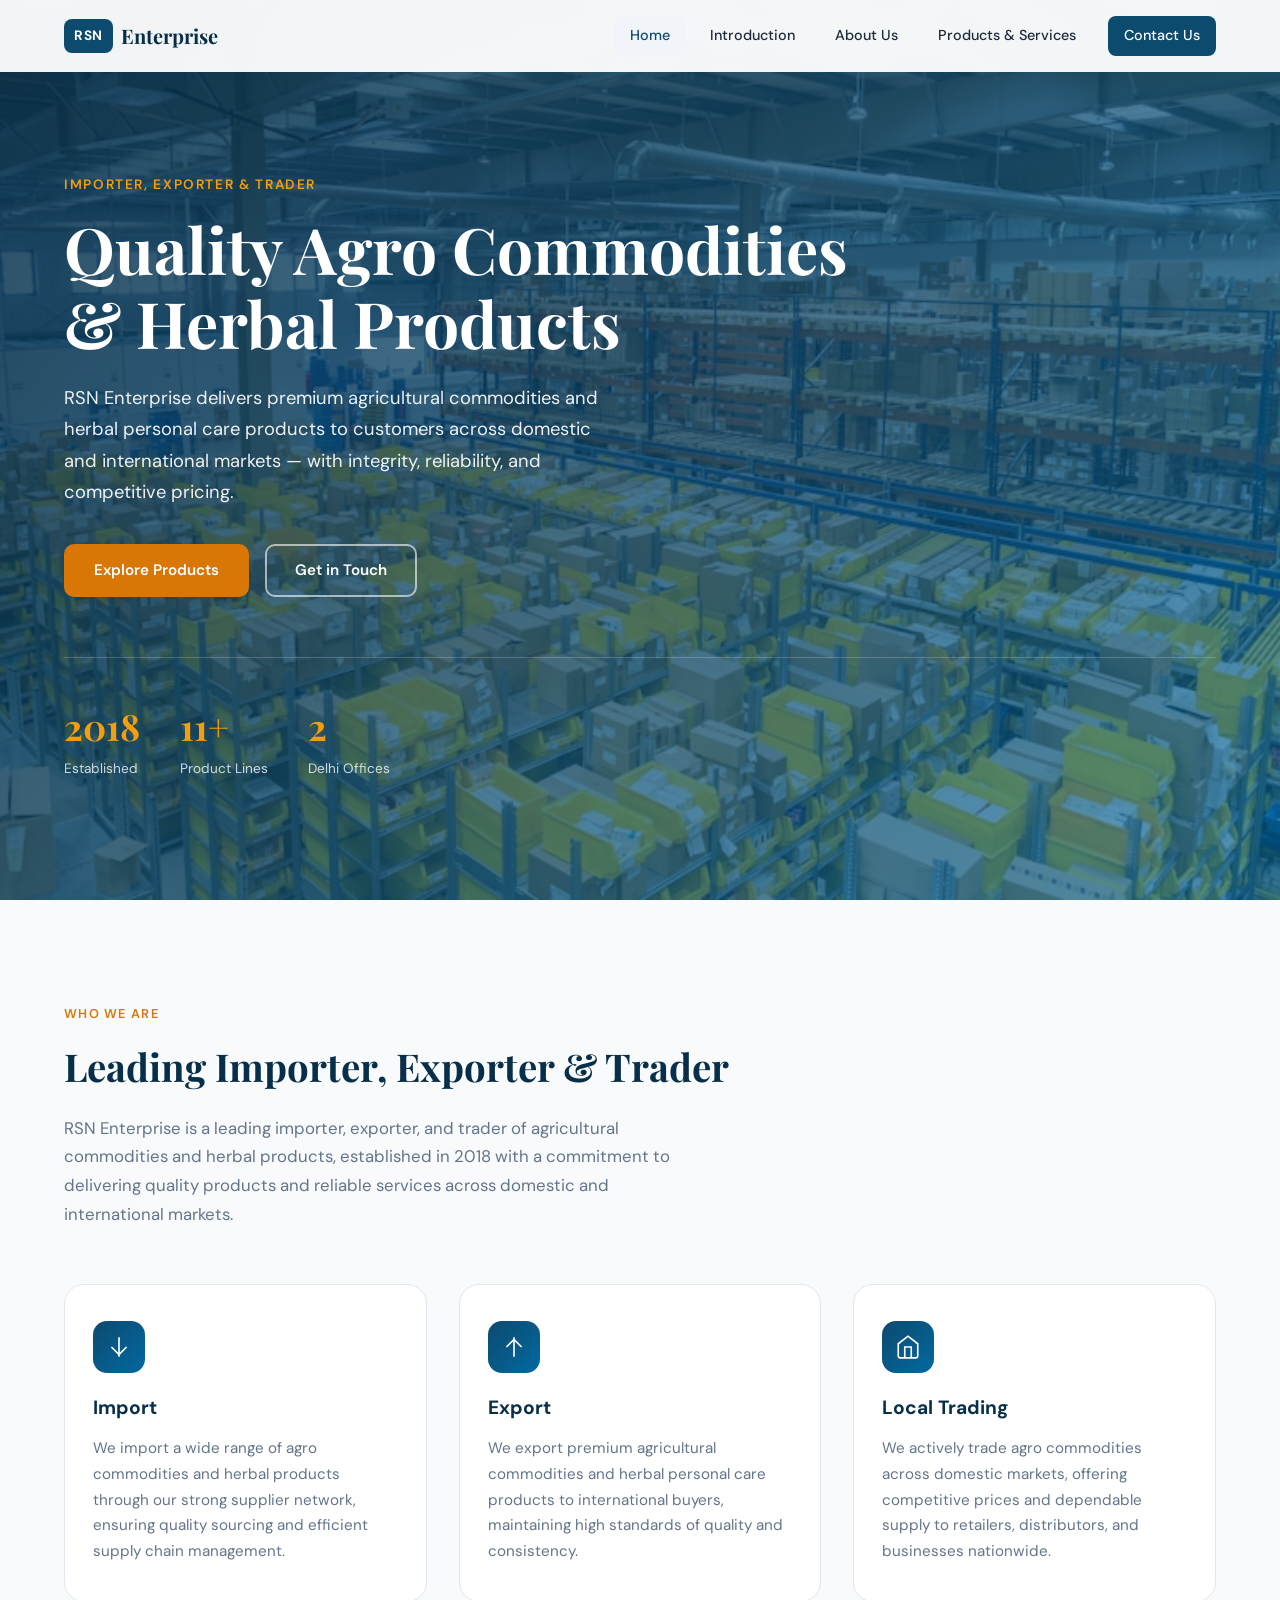
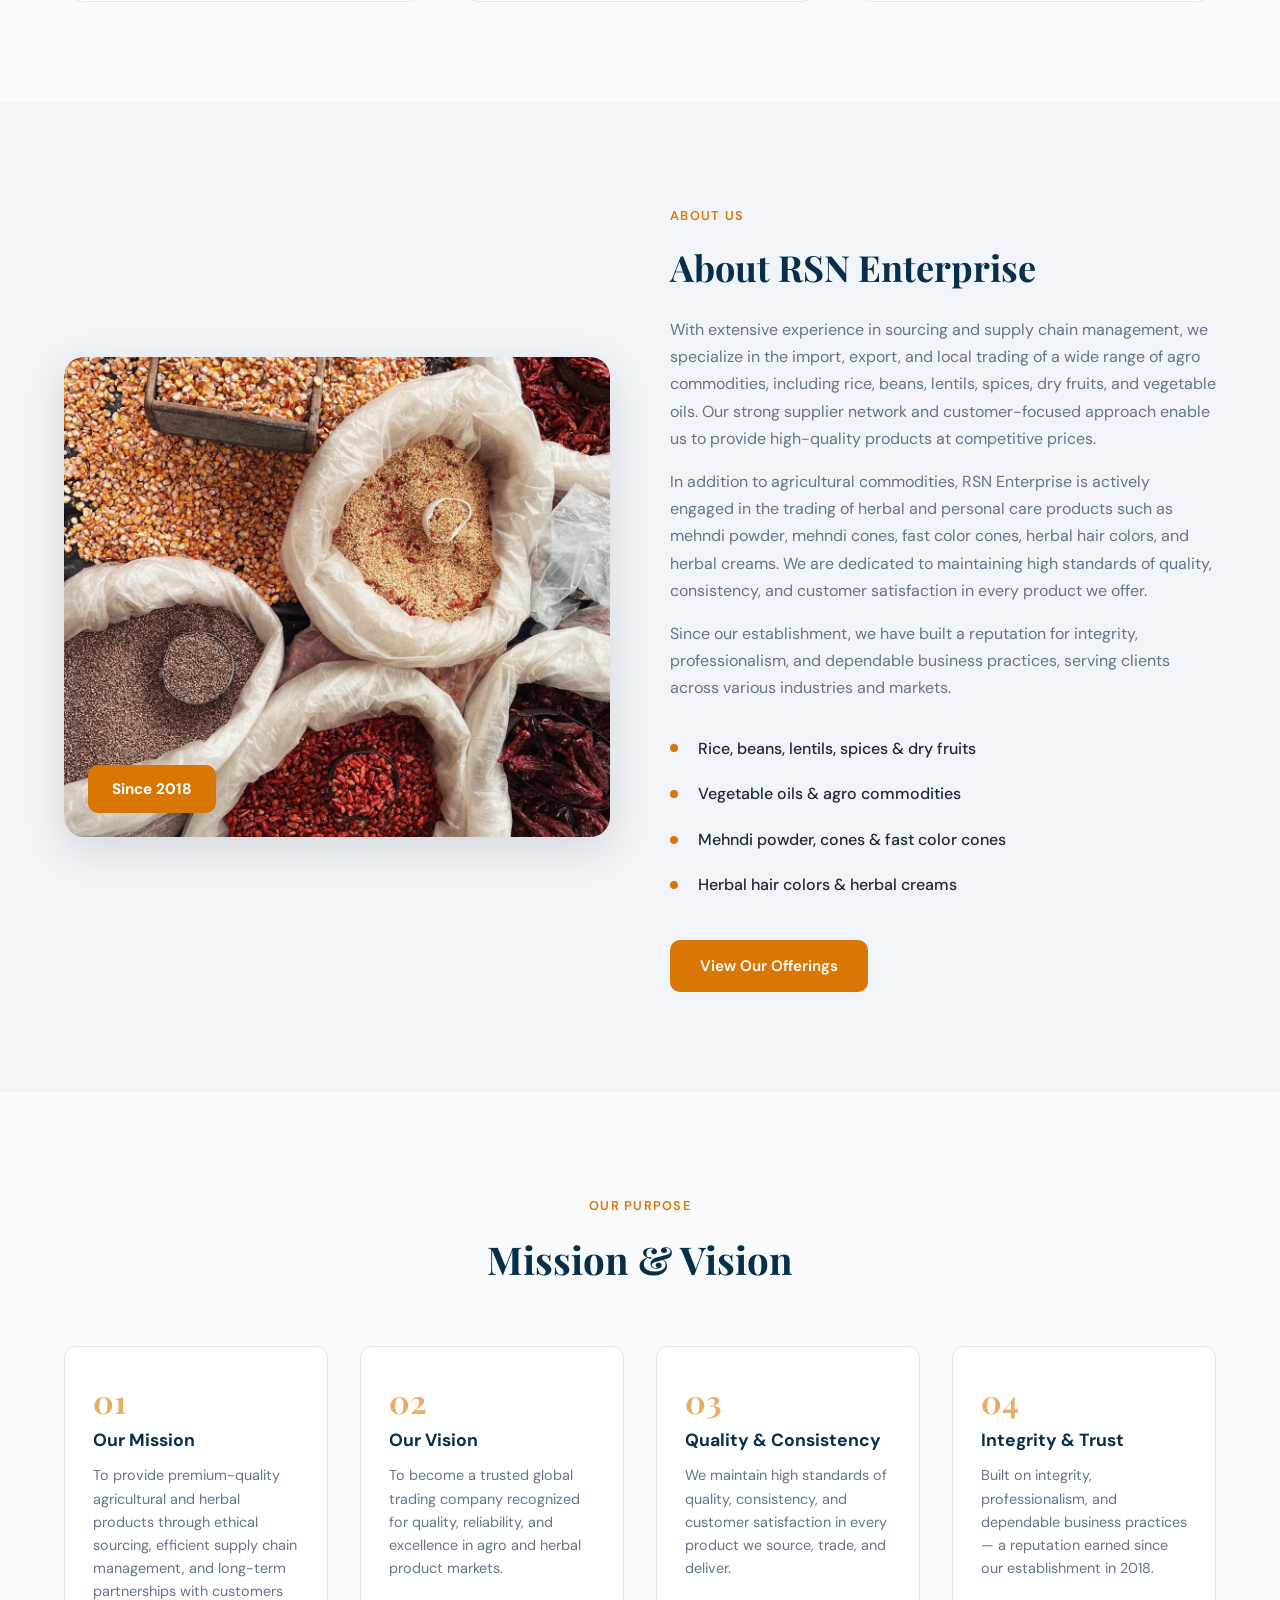
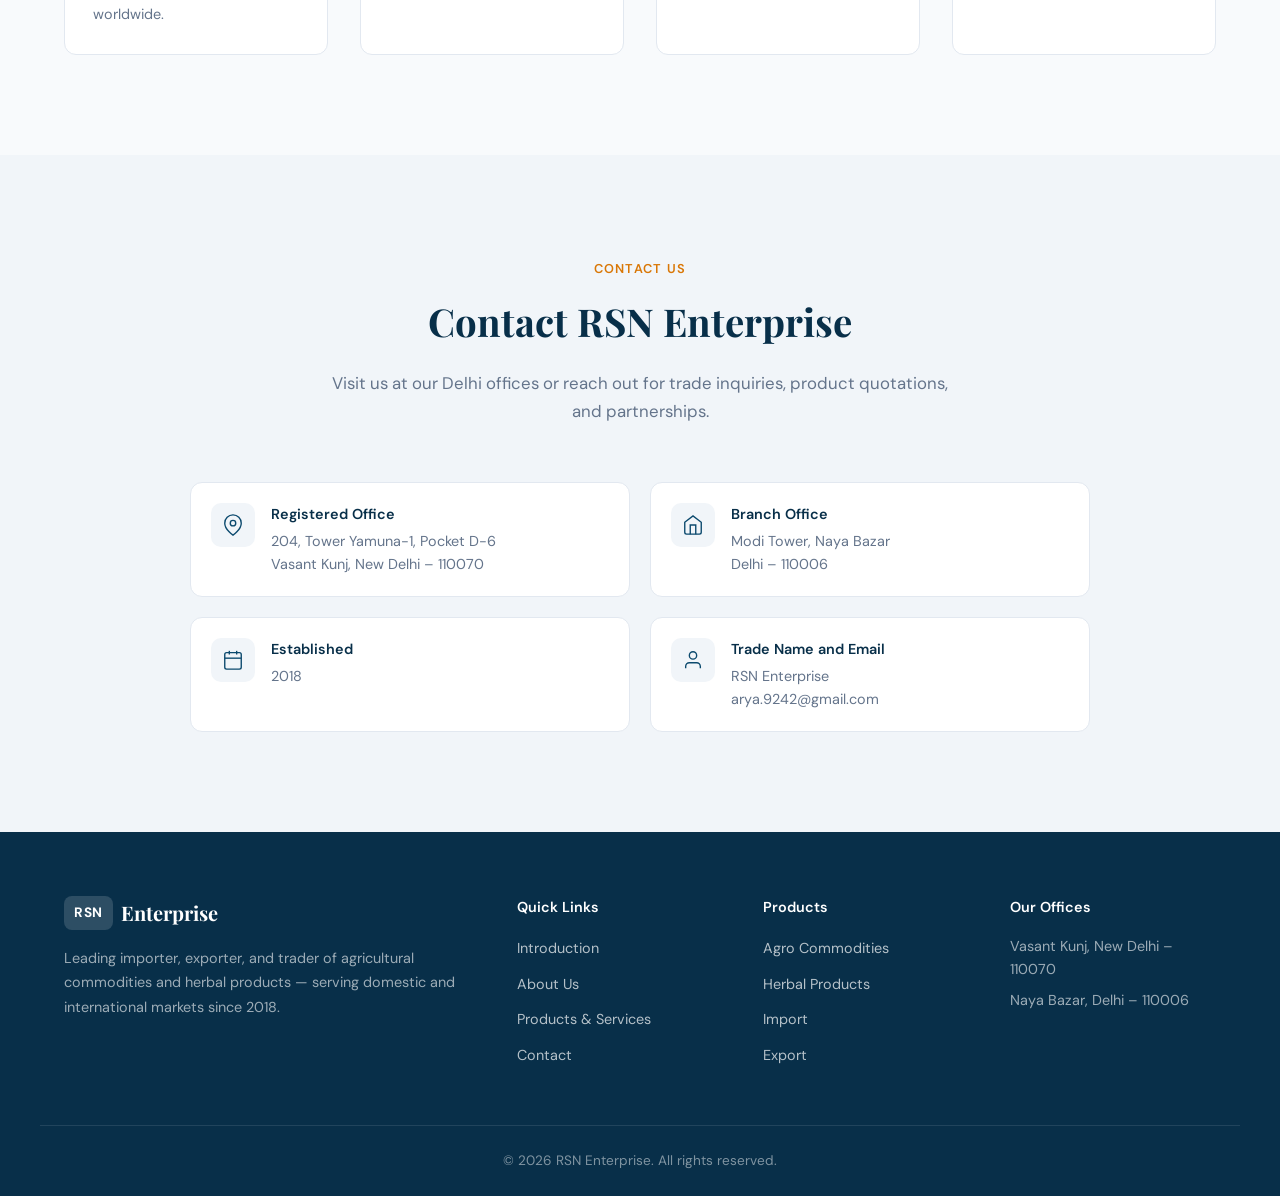
==== index.html @ de8cf43d "Adds RSNEnterprise website" ====
<!DOCTYPE html>
<html lang="en">
<head>
  <meta charset="UTF-8">
  <meta name="viewport" content="width=device-width, initial-scale=1.0">
  <meta name="description" content="RSN Enterprise — Leading importer, exporter, and trader of agricultural commodities and herbal products since 2018. Rice, spices, lentils, mehndi, and more.">
  <title>RSN Enterprise | Agro Commodities & Herbal Products</title>
  <link rel="preconnect" href="https://fonts.googleapis.com">
  <link rel="preconnect" href="https://fonts.gstatic.com" crossorigin>
  <link href="https://fonts.googleapis.com/css2?family=DM+Sans:ital,opsz,wght@0,9..40,400;0,9..40,500;0,9..40,600;0,9..40,700;1,9..40,400&family=Playfair+Display:wght@600;700&display=swap" rel="stylesheet">
  <link rel="stylesheet" href="public/css/style.css">
</head>
<body>
  <header class="site-header" id="header">
    <div class="container header-inner">
      <a href="index.html" class="logo">
        <span class="logo-mark">RSN</span>
        <span class="logo-text">Enterprise</span>
      </a>
      <button class="nav-toggle" id="navToggle" aria-label="Toggle navigation" aria-expanded="false">
        <span></span>
        <span></span>
        <span></span>
      </button>
      <nav class="site-nav" id="siteNav">
        <ul>
          <li><a href="#home" class="active">Home</a></li>
          <li><a href="#introduction">Introduction</a></li>
          <li><a href="#about">About Us</a></li>
          <li><a href="products.html">Products & Services</a></li>
          <li><a href="#contact" class="nav-cta">Contact Us</a></li>
        </ul>
      </nav>
    </div>
  </header>

  <main>
  <!-- Hero -->
  <section class="hero" id="home">
    <div class="hero-bg" role="img" aria-label="Global shipping and logistics"></div>
    <div class="hero-overlay"></div>
    <div class="container hero-content">
      <p class="hero-eyebrow">Importer, Exporter & Trader</p>
      <h1>Quality Agro Commodities<br>& Herbal Products</h1>
      <p class="hero-desc">RSN Enterprise delivers premium agricultural commodities and herbal personal care products to customers across domestic and international markets — with integrity, reliability, and competitive pricing.</p>
      <div class="hero-actions">
        <a href="products.html" class="btn btn-primary">Explore Products</a>
        <a href="#contact" class="btn btn-outline">Get in Touch</a>
      </div>
      <div class="hero-stats">
        <div class="stat">
          <span class="stat-value">2018</span>
          <span class="stat-label">Established</span>
        </div>
        <div class="stat">
          <span class="stat-value">11+</span>
          <span class="stat-label">Product Lines</span>
        </div>
        <div class="stat">
          <span class="stat-value">2</span>
          <span class="stat-label">Delhi Offices</span>
        </div>
      </div>
    </div>
  </section>

  <!-- Introduction -->
  <section class="section" id="introduction">
    <div class="container">
      <div class="section-header">
        <span class="section-tag">Who We Are</span>
        <h2>Leading Importer, Exporter & Trader</h2>
        <p class="section-lead">RSN Enterprise is a leading importer, exporter, and trader of agricultural commodities and herbal products, established in 2018 with a commitment to delivering quality products and reliable services across domestic and international markets.</p>
      </div>
      <div class="intro-grid">
        <div class="intro-card">
          <div class="intro-icon" aria-hidden="true">
            <svg viewBox="0 0 24 24" fill="none" stroke="currentColor" stroke-width="1.5"><path d="M12 3v18M5 12l7 7 7-7"/></svg>
          </div>
          <h3>Import</h3>
          <p>We import a wide range of agro commodities and herbal products through our strong supplier network, ensuring quality sourcing and efficient supply chain management.</p>
        </div>
        <div class="intro-card">
          <div class="intro-icon" aria-hidden="true">
            <svg viewBox="0 0 24 24" fill="none" stroke="currentColor" stroke-width="1.5"><path d="M12 21V3M5 12l7-7 7 7"/></svg>
          </div>
          <h3>Export</h3>
          <p>We export premium agricultural commodities and herbal personal care products to international buyers, maintaining high standards of quality and consistency.</p>
        </div>
        <div class="intro-card">
          <div class="intro-icon" aria-hidden="true">
            <svg viewBox="0 0 24 24" fill="none" stroke="currentColor" stroke-width="1.5"><path d="M3 9l9-7 9 7v11a2 2 0 0 1-2 2H5a2 2 0 0 1-2-2z"/><polyline points="9 22 9 12 15 12 15 22"/></svg>
          </div>
          <h3>Local Trading</h3>
          <p>We actively trade agro commodities across domestic markets, offering competitive prices and dependable supply to retailers, distributors, and businesses nationwide.</p>
        </div>
      </div>
    </div>
  </section>

  <!-- About Us -->
  <section class="section section-alt" id="about">
    <div class="container about-grid">
      <div class="about-image">
        <img src="public/images/agro-comodities.jpg" alt="Agricultural commodities and trade" loading="lazy">
        <div class="about-badge">
          <span>Since 2018</span>
        </div>
      </div>
      <div class="about-content">
        <span class="section-tag">About Us</span>
        <h2>About RSN Enterprise</h2>
        <p>With extensive experience in sourcing and supply chain management, we specialize in the import, export, and local trading of a wide range of agro commodities, including rice, beans, lentils, spices, dry fruits, and vegetable oils. Our strong supplier network and customer-focused approach enable us to provide high-quality products at competitive prices.</p>
        <p>In addition to agricultural commodities, RSN Enterprise is actively engaged in the trading of herbal and personal care products such as mehndi powder, mehndi cones, fast color cones, herbal hair colors, and herbal creams. We are dedicated to maintaining high standards of quality, consistency, and customer satisfaction in every product we offer.</p>
        <p>Since our establishment, we have built a reputation for integrity, professionalism, and dependable business practices, serving clients across various industries and markets.</p>
        <ul class="about-list">
          <li>Rice, beans, lentils, spices & dry fruits</li>
          <li>Vegetable oils & agro commodities</li>
          <li>Mehndi powder, cones & fast color cones</li>
          <li>Herbal hair colors & herbal creams</li>
        </ul>
        <a href="products.html" class="btn btn-primary">View Our Offerings</a>
      </div>
    </div>
  </section>

  <!-- Mission & Vision -->
  <section class="section" id="why-us">
    <div class="container">
      <div class="section-header centered">
        <span class="section-tag">Our Purpose</span>
        <h2>Mission & Vision</h2>
      </div>
      <div class="features-grid">
        <div class="feature-item">
          <span class="feature-num">01</span>
          <h3>Our Mission</h3>
          <p>To provide premium-quality agricultural and herbal products through ethical sourcing, efficient supply chain management, and long-term partnerships with customers worldwide.</p>
        </div>
        <div class="feature-item">
          <span class="feature-num">02</span>
          <h3>Our Vision</h3>
          <p>To become a trusted global trading company recognized for quality, reliability, and excellence in agro and herbal product markets.</p>
        </div>
        <div class="feature-item">
          <span class="feature-num">03</span>
          <h3>Quality & Consistency</h3>
          <p>We maintain high standards of quality, consistency, and customer satisfaction in every product we source, trade, and deliver.</p>
        </div>
        <div class="feature-item">
          <span class="feature-num">04</span>
          <h3>Integrity & Trust</h3>
          <p>Built on integrity, professionalism, and dependable business practices — a reputation earned since our establishment in 2018.</p>
        </div>
      </div>
    </div>
  </section>

  <!-- Contact -->
  <section class="section section-alt" id="contact">
    <div class="container">
      <div class="section-header centered">
        <span class="section-tag">Contact Us</span>
        <h2>Contact RSN Enterprise</h2>
        <p class="section-lead">Visit us at our Delhi offices or reach out for trade inquiries, product quotations, and partnerships.</p>
      </div>
      <div class="contact-info-grid">
        <div class="contact-info">
          <div class="contact-card">
            <div class="contact-icon" aria-hidden="true">
              <svg viewBox="0 0 24 24" fill="none" stroke="currentColor" stroke-width="1.5"><path d="M21 10c0 7-9 13-9 13s-9-6-9-13a9 9 0 0 1 18 0z"/><circle cx="12" cy="10" r="3"/></svg>
            </div>
            <div>
              <h4>Registered Office</h4>
              <p>204, Tower Yamuna-1, Pocket D-6<br>Vasant Kunj, New Delhi – 110070</p>
            </div>
          </div>
          <div class="contact-card">
            <div class="contact-icon" aria-hidden="true">
              <svg viewBox="0 0 24 24" fill="none" stroke="currentColor" stroke-width="1.5"><path d="M3 9l9-7 9 7v11a2 2 0 0 1-2 2H5a2 2 0 0 1-2-2z"/><polyline points="9 22 9 12 15 12 15 22"/></svg>
            </div>
            <div>
              <h4>Branch Office</h4>
              <p>Modi Tower, Naya Bazar<br>Delhi – 110006</p>
            </div>
          </div>
          <div class="contact-card">
            <div class="contact-icon" aria-hidden="true">
              <svg viewBox="0 0 24 24" fill="none" stroke="currentColor" stroke-width="1.5"><rect x="3" y="4" width="18" height="18" rx="2" ry="2"/><line x1="16" y1="2" x2="16" y2="6"/><line x1="8" y1="2" x2="8" y2="6"/><line x1="3" y1="10" x2="21" y2="10"/></svg>
            </div>
            <div>
              <h4>Established</h4>
              <p>2018</p>
            </div>
          </div>
          <div class="contact-card">
            <div class="contact-icon" aria-hidden="true">
              <svg viewBox="0 0 24 24" fill="none" stroke="currentColor" stroke-width="1.5"><path d="M20 21v-2a4 4 0 0 0-4-4H8a4 4 0 0 0-4 4v2"/><circle cx="12" cy="7" r="4"/></svg>
            </div>
            <div>
              <h4>Trade Name and Email</h4>
              <p>RSN Enterprise</p>
              <p>arya.9242@gmail.com</p>
            </div>
          </div>
        </div>
      </div>
    </div>
  </section>
  </main>

  <footer class="site-footer">
    <div class="container footer-grid">
      <div class="footer-brand">
        <a href="index.html" class="logo">
          <span class="logo-mark">RSN</span>
          <span class="logo-text">Enterprise</span>
        </a>
        <p>Leading importer, exporter, and trader of agricultural commodities and herbal products — serving domestic and international markets since 2018.</p>
      </div>
      <div class="footer-links">
        <h4>Quick Links</h4>
        <ul>
          <li><a href="#introduction">Introduction</a></li>
          <li><a href="#about">About Us</a></li>
          <li><a href="products.html">Products & Services</a></li>
          <li><a href="#contact">Contact</a></li>
        </ul>
      </div>
      <div class="footer-links">
        <h4>Products</h4>
        <ul>
          <li><a href="products.html#agro">Agro Commodities</a></li>
          <li><a href="products.html#herbal">Herbal Products</a></li>
          <li><a href="products.html#import">Import</a></li>
          <li><a href="products.html#export">Export</a></li>
        </ul>
      </div>
      <div class="footer-contact">
        <h4>Our Offices</h4>
        <p>Vasant Kunj, New Delhi – 110070</p>
        <p>Naya Bazar, Delhi – 110006</p>
      </div>
    </div>
    <div class="container footer-bottom">
      <p>&copy; 2026 RSN Enterprise. All rights reserved.</p>
    </div>
  </footer>

  <script src="public/js/main.js"></script>
</body>
</html>
---- public/css/style.css ----
/* ============================================
   RSN Enterprise — Global Import & Export
   ============================================ */

:root {
  --color-primary: #0c4a6e;
  --color-primary-dark: #082f49;
  --color-primary-light: #0369a1;
  --color-accent: #d97706;
  --color-accent-light: #f59e0b;
  --color-bg: #f8fafc;
  --color-bg-alt: #f1f5f9;
  --color-surface: #ffffff;
  --color-text: #1e293b;
  --color-text-muted: #64748b;
  --color-border: #e2e8f0;
  --font-body: 'DM Sans', system-ui, sans-serif;
  --font-display: 'Playfair Display', Georgia, serif;
  --shadow-sm: 0 1px 3px rgba(0, 0, 0, 0.08);
  --shadow-md: 0 4px 20px rgba(0, 0, 0, 0.08);
  --shadow-lg: 0 12px 40px rgba(0, 0, 0, 0.12);
  --radius: 12px;
  --radius-lg: 20px;
  --header-height: 72px;
  --transition: 0.25s ease;
}

*,
*::before,
*::after {
  box-sizing: border-box;
  margin: 0;
  padding: 0;
}

html {
  scroll-behavior: smooth;
}

body {
  font-family: var(--font-body);
  font-size: 16px;
  line-height: 1.6;
  color: var(--color-text);
  background: var(--color-bg);
  -webkit-font-smoothing: antialiased;
}

img {
  max-width: 100%;
  height: auto;
  display: block;
}

a {
  color: var(--color-primary);
  text-decoration: none;
  transition: color var(--transition);
}

a:hover {
  color: var(--color-accent);
}

ul {
  list-style: none;
}

.container {
  width: 100%;
  max-width: 1200px;
  margin: 0 auto;
  padding: 0 24px;
}

/* ---- Header ---- */
.site-header {
  position: fixed;
  top: 0;
  left: 0;
  right: 0;
  z-index: 1000;
  height: var(--header-height);
  background: rgba(255, 255, 255, 0.95);
  backdrop-filter: blur(12px);
  border-bottom: 1px solid transparent;
  transition: border-color var(--transition), box-shadow var(--transition);
}

.site-header.scrolled {
  border-bottom-color: var(--color-border);
  box-shadow: var(--shadow-sm);
}

.header-inner {
  display: flex;
  align-items: center;
  justify-content: space-between;
  height: var(--header-height);
}

.logo {
  display: flex;
  align-items: center;
  gap: 8px;
  font-weight: 700;
  color: var(--color-text);
}

.logo:hover {
  color: var(--color-text);
}

.logo-mark {
  background: var(--color-primary);
  color: #fff;
  padding: 6px 10px;
  border-radius: 8px;
  font-size: 0.85rem;
  letter-spacing: 0.05em;
}

.logo-text {
  font-family: var(--font-display);
  font-size: 1.25rem;
  color: var(--color-primary-dark);
}

.site-nav ul {
  display: flex;
  align-items: center;
  gap: 8px;
}

.site-nav a {
  display: block;
  padding: 8px 16px;
  font-size: 0.9rem;
  font-weight: 500;
  color: var(--color-text);
  border-radius: 8px;
  transition: background var(--transition), color var(--transition);
}

.site-nav a:hover,
.site-nav a.active {
  color: var(--color-primary);
  background: var(--color-bg-alt);
}

.site-nav .nav-cta {
  background: var(--color-primary);
  color: #fff;
  margin-left: 8px;
}

.site-nav .nav-cta:hover {
  background: var(--color-primary-dark);
  color: #fff;
}

.nav-toggle {
  display: none;
  flex-direction: column;
  gap: 5px;
  background: none;
  border: none;
  cursor: pointer;
  padding: 8px;
}

.nav-toggle span {
  display: block;
  width: 24px;
  height: 2px;
  background: var(--color-text);
  transition: transform var(--transition), opacity var(--transition);
}

.nav-toggle.active span:nth-child(1) {
  transform: translateY(7px) rotate(45deg);
}

.nav-toggle.active span:nth-child(2) {
  opacity: 0;
}

.nav-toggle.active span:nth-child(3) {
  transform: translateY(-7px) rotate(-45deg);
}

/* ---- Buttons ---- */
.btn {
  display: inline-flex;
  align-items: center;
  justify-content: center;
  padding: 12px 28px;
  font-size: 0.95rem;
  font-weight: 600;
  border-radius: 10px;
  border: 2px solid transparent;
  cursor: pointer;
  transition: background var(--transition), color var(--transition), border-color var(--transition), transform 0.15s ease;
}

.btn:hover {
  transform: translateY(-1px);
}

.btn-primary {
  background: var(--color-accent);
  color: #fff;
  border-color: var(--color-accent);
}

.btn-primary:hover {
  background: var(--color-accent-light);
  border-color: var(--color-accent-light);
  color: #fff;
}

.btn-outline {
  background: transparent;
  color: #fff;
  border-color: rgba(255, 255, 255, 0.6);
}

.btn-outline:hover {
  background: rgba(255, 255, 255, 0.15);
  border-color: #fff;
  color: #fff;
}

.btn-lg {
  padding: 16px 36px;
  font-size: 1rem;
}

.btn-full {
  width: 100%;
}

/* ---- Hero ---- */
.hero {
  position: relative;
  min-height: 100vh;
  display: flex;
  align-items: center;
  padding-top: var(--header-height);
}

.hero-bg {
  position: absolute;
  inset: 0;
  background: url('../images/hero-bg.jpg') center / cover no-repeat;
  z-index: 0;
}

.hero-overlay {
  position: absolute;
  inset: 0;
  background: linear-gradient(
    135deg,
    rgba(8, 47, 73, 0.88) 0%,
    rgba(12, 74, 110, 0.75) 50%,
    rgba(3, 105, 161, 0.65) 100%
  );
  z-index: 1;
}

.hero-content {
  position: relative;
  z-index: 2;
  padding: 80px 24px 100px;
  color: #fff;
  max-width: 1200px;
  margin: 0 auto;
}

.hero-eyebrow {
  display: inline-block;
  font-size: 0.85rem;
  font-weight: 600;
  letter-spacing: 0.12em;
  text-transform: uppercase;
  color: var(--color-accent-light);
  margin-bottom: 16px;
}

.hero h1 {
  font-family: var(--font-display);
  font-size: clamp(2.5rem, 5vw, 4rem);
  font-weight: 700;
  line-height: 1.15;
  margin-bottom: 24px;
}

.hero-desc {
  font-size: 1.15rem;
  max-width: 560px;
  opacity: 0.92;
  margin-bottom: 36px;
  line-height: 1.7;
}

.hero-actions {
  display: flex;
  flex-wrap: wrap;
  gap: 16px;
  margin-bottom: 60px;
}

.hero-stats {
  display: flex;
  flex-wrap: wrap;
  gap: 40px;
  padding-top: 40px;
  border-top: 1px solid rgba(255, 255, 255, 0.2);
}

.stat-value {
  display: block;
  font-family: var(--font-display);
  font-size: 2.25rem;
  font-weight: 700;
  color: var(--color-accent-light);
}

.stat-label {
  font-size: 0.85rem;
  opacity: 0.8;
}

/* ---- Page Hero (Products) ---- */
.page-hero {
  position: relative;
  padding: calc(var(--header-height) + 80px) 0 80px;
  text-align: center;
  color: #fff;
}

.page-hero-bg {
  position: absolute;
  inset: 0;
  background: url('../images/hero-bg.jpg') center / cover no-repeat;
  z-index: 0;
}

.page-hero-overlay {
  position: absolute;
  inset: 0;
  background: linear-gradient(180deg, rgba(8, 47, 73, 0.9) 0%, rgba(12, 74, 110, 0.85) 100%);
  z-index: 1;
}

.page-hero-content {
  position: relative;
  z-index: 2;
}

.page-hero-content .section-tag {
  color: var(--color-accent-light);
}

.page-hero h1 {
  font-family: var(--font-display);
  font-size: clamp(2rem, 4vw, 3rem);
  margin-bottom: 16px;
}

.page-hero p {
  font-size: 1.1rem;
  opacity: 0.9;
  max-width: 600px;
  margin: 0 auto;
}

/* ---- Sections ---- */
.section {
  padding: 100px 0;
}

.section-alt {
  background: var(--color-bg-alt);
}

.section-header {
  margin-bottom: 56px;
}

.section-header.centered {
  text-align: center;
}

.section-tag {
  display: inline-block;
  font-size: 0.8rem;
  font-weight: 600;
  letter-spacing: 0.1em;
  text-transform: uppercase;
  color: var(--color-accent);
  margin-bottom: 12px;
}

.section-header h2 {
  font-family: var(--font-display);
  font-size: clamp(1.75rem, 3vw, 2.5rem);
  color: var(--color-primary-dark);
  margin-bottom: 16px;
}

.section-lead {
  font-size: 1.05rem;
  color: var(--color-text-muted);
  max-width: 640px;
  line-height: 1.7;
}

.section-header.centered .section-lead {
  margin: 0 auto;
}

/* ---- Introduction ---- */
.intro-grid {
  display: grid;
  grid-template-columns: repeat(3, 1fr);
  gap: 32px;
}

.intro-card {
  background: var(--color-surface);
  padding: 36px 28px;
  border-radius: var(--radius-lg);
  border: 1px solid var(--color-border);
  transition: box-shadow var(--transition), transform var(--transition);
}

.intro-card:hover {
  box-shadow: var(--shadow-md);
  transform: translateY(-4px);
}

.intro-icon {
  width: 52px;
  height: 52px;
  background: linear-gradient(135deg, var(--color-primary), var(--color-primary-light));
  border-radius: 14px;
  display: flex;
  align-items: center;
  justify-content: center;
  margin-bottom: 20px;
  color: #fff;
}

.intro-icon svg {
  width: 26px;
  height: 26px;
}

.intro-card h3 {
  font-size: 1.2rem;
  margin-bottom: 12px;
  color: var(--color-primary-dark);
}

.intro-card p {
  color: var(--color-text-muted);
  font-size: 0.95rem;
  line-height: 1.7;
}

/* ---- About ---- */
.about-grid {
  display: grid;
  grid-template-columns: 1fr 1fr;
  gap: 60px;
  align-items: center;
}

.about-image {
  position: relative;
  border-radius: var(--radius-lg);
  overflow: hidden;
  box-shadow: var(--shadow-lg);
}

.about-image img {
  width: 100%;
  height: 480px;
  object-fit: cover;
}

.about-badge {
  position: absolute;
  bottom: 24px;
  left: 24px;
  background: var(--color-accent);
  color: #fff;
  padding: 12px 24px;
  border-radius: 10px;
  font-weight: 700;
  font-size: 0.95rem;
}

.about-content h2 {
  font-family: var(--font-display);
  font-size: clamp(1.75rem, 3vw, 2.25rem);
  color: var(--color-primary-dark);
  margin-bottom: 20px;
}

.about-content p {
  color: var(--color-text-muted);
  margin-bottom: 16px;
  line-height: 1.7;
}

.about-list {
  margin: 24px 0 32px;
}

.about-list li {
  padding: 10px 0;
  padding-left: 28px;
  position: relative;
  color: var(--color-text);
  font-weight: 500;
}

.about-list li::before {
  content: '';
  position: absolute;
  left: 0;
  top: 50%;
  transform: translateY(-50%);
  width: 8px;
  height: 8px;
  background: var(--color-accent);
  border-radius: 50%;
}

/* ---- Features ---- */
.features-grid {
  display: grid;
  grid-template-columns: repeat(4, 1fr);
  gap: 32px;
}

.feature-item {
  padding: 28px;
  background: var(--color-surface);
  border-radius: var(--radius);
  border: 1px solid var(--color-border);
}

.feature-num {
  font-family: var(--font-display);
  font-size: 2rem;
  font-weight: 700;
  color: var(--color-accent);
  opacity: 0.6;
  margin-bottom: 12px;
}

.feature-item h3 {
  font-size: 1.1rem;
  margin-bottom: 10px;
  color: var(--color-primary-dark);
}

.feature-item p {
  font-size: 0.9rem;
  color: var(--color-text-muted);
  line-height: 1.6;
}

/* ---- Contact ---- */
.contact-info-grid {
  max-width: 900px;
  margin: 0 auto;
}

.contact-info {
  display: grid;
  grid-template-columns: repeat(2, 1fr);
  gap: 20px;
}

.contact-card {
  display: flex;
  gap: 16px;
  padding: 20px;
  background: var(--color-surface);
  border-radius: var(--radius);
  border: 1px solid var(--color-border);
}

.contact-icon {
  flex-shrink: 0;
  width: 44px;
  height: 44px;
  background: var(--color-bg-alt);
  border-radius: 10px;
  display: flex;
  align-items: center;
  justify-content: center;
  color: var(--color-primary);
}

.contact-icon svg {
  width: 22px;
  height: 22px;
}

.contact-card h4 {
  font-size: 0.9rem;
  font-weight: 600;
  color: var(--color-primary-dark);
  margin-bottom: 4px;
}

.contact-card p {
  font-size: 0.9rem;
  color: var(--color-text-muted);
  line-height: 1.6;
}

.contact-form {
  background: var(--color-surface);
  padding: 36px;
  border-radius: var(--radius-lg);
  border: 1px solid var(--color-border);
  box-shadow: var(--shadow-sm);
}

.form-row {
  display: grid;
  grid-template-columns: 1fr 1fr;
  gap: 20px;
}

.form-group {
  margin-bottom: 20px;
}

.form-group label {
  display: block;
  font-size: 0.85rem;
  font-weight: 600;
  color: var(--color-text);
  margin-bottom: 8px;
}

.form-group input,
.form-group textarea {
  width: 100%;
  padding: 12px 16px;
  font-family: var(--font-body);
  font-size: 0.95rem;
  border: 1px solid var(--color-border);
  border-radius: 10px;
  background: var(--color-bg);
  color: var(--color-text);
  transition: border-color var(--transition), box-shadow var(--transition);
}

.form-group input:focus,
.form-group textarea:focus {
  outline: none;
  border-color: var(--color-primary-light);
  box-shadow: 0 0 0 3px rgba(3, 105, 161, 0.15);
}

.form-group textarea {
  resize: vertical;
  min-height: 120px;
}

.form-note {
  margin-top: 12px;
  font-size: 0.9rem;
  text-align: center;
}

.form-note.success {
  color: #059669;
}

.form-note.error {
  color: #dc2626;
}

/* ---- Services ---- */
.services-grid {
  display: grid;
  grid-template-columns: repeat(3, 1fr);
  gap: 28px;
}

.service-card {
  background: var(--color-surface);
  padding: 32px 28px;
  border-radius: var(--radius-lg);
  border: 1px solid var(--color-border);
  transition: box-shadow var(--transition), transform var(--transition);
}

.service-card:hover {
  box-shadow: var(--shadow-md);
  transform: translateY(-3px);
}

.service-icon {
  width: 48px;
  height: 48px;
  background: linear-gradient(135deg, var(--color-primary), var(--color-primary-light));
  border-radius: 12px;
  display: flex;
  align-items: center;
  justify-content: center;
  color: #fff;
  margin-bottom: 20px;
}

.service-icon svg {
  width: 24px;
  height: 24px;
}

.service-card h3 {
  font-size: 1.15rem;
  color: var(--color-primary-dark);
  margin-bottom: 12px;
}

.service-card p {
  font-size: 0.92rem;
  color: var(--color-text-muted);
  line-height: 1.65;
  margin-bottom: 16px;
}

.service-list li {
  font-size: 0.88rem;
  color: var(--color-text);
  padding: 6px 0;
  padding-left: 20px;
  position: relative;
}

.service-list li::before {
  content: '→';
  position: absolute;
  left: 0;
  color: var(--color-accent);
  font-weight: 600;
}

.services-grid--three {
  grid-template-columns: repeat(3, 1fr);
}

.categories-grid--two {
  grid-template-columns: repeat(2, 1fr);
}

.category-card--wide {
  text-align: left;
  padding: 36px 32px;
}

.category-list {
  margin-top: 16px;
  display: grid;
  grid-template-columns: repeat(2, 1fr);
  gap: 8px 16px;
}

.category-list li {
  font-size: 0.9rem;
  color: var(--color-text);
  padding-left: 18px;
  position: relative;
}

.category-list li::before {
  content: '•';
  position: absolute;
  left: 0;
  color: var(--color-accent);
  font-weight: 700;
}

/* ---- Categories ---- */
.categories-grid {
  display: grid;
  grid-template-columns: repeat(3, 1fr);
  gap: 24px;
}

.category-card {
  background: var(--color-surface);
  padding: 32px 24px;
  border-radius: var(--radius);
  border: 1px solid var(--color-border);
  text-align: center;
  transition: border-color var(--transition), box-shadow var(--transition);
}

.category-card:hover {
  border-color: var(--color-primary-light);
  box-shadow: var(--shadow-sm);
}

.category-icon {
  font-size: 2.5rem;
  display: block;
  margin-bottom: 16px;
}

.category-card h3 {
  font-size: 1.05rem;
  color: var(--color-primary-dark);
  margin-bottom: 8px;
}

.category-card p {
  font-size: 0.88rem;
  color: var(--color-text-muted);
  line-height: 1.6;
}

/* ---- Products ---- */
.products-grid {
  display: grid;
  grid-template-columns: repeat(3, 1fr);
  gap: 28px;
}

.product-card {
  background: var(--color-surface);
  border-radius: var(--radius-lg);
  border: 1px solid var(--color-border);
  overflow: hidden;
  transition: box-shadow var(--transition), transform var(--transition);
}

.product-card:hover {
  box-shadow: var(--shadow-md);
  transform: translateY(-4px);
}

.product-image {
  position: relative;
  height: 200px;
  overflow: hidden;
}

.product-image img {
  width: 100%;
  height: 100%;
  object-fit: cover;
  transition: transform 0.4s ease;
}

.product-card:hover .product-image img {
  transform: scale(1.05);
}

.product-placeholder {
  background: linear-gradient(135deg, var(--color-bg-alt), var(--color-border));
  display: flex;
  align-items: center;
  justify-content: center;
  font-size: 3rem;
}

.product-badge {
  position: absolute;
  top: 12px;
  right: 12px;
  background: var(--color-primary);
  color: #fff;
  font-size: 0.75rem;
  font-weight: 600;
  padding: 4px 12px;
  border-radius: 20px;
  text-transform: uppercase;
  letter-spacing: 0.05em;
}

.product-body {
  padding: 24px;
}

.product-body h3 {
  font-size: 1.1rem;
  color: var(--color-primary-dark);
  margin-bottom: 10px;
}

.product-body p {
  font-size: 0.9rem;
  color: var(--color-text-muted);
  line-height: 1.6;
  margin-bottom: 16px;
}

.product-meta {
  display: flex;
  flex-wrap: wrap;
  gap: 12px;
}

.product-meta span {
  font-size: 0.8rem;
  font-weight: 500;
  color: var(--color-primary);
  background: var(--color-bg-alt);
  padding: 4px 12px;
  border-radius: 6px;
}

/* ---- Process ---- */
.process-steps {
  display: flex;
  align-items: flex-start;
  justify-content: center;
  gap: 0;
  flex-wrap: wrap;
}

.process-step {
  flex: 1;
  min-width: 180px;
  max-width: 240px;
  text-align: center;
  padding: 24px 16px;
}

.step-num {
  width: 56px;
  height: 56px;
  background: var(--color-primary);
  color: #fff;
  font-family: var(--font-display);
  font-size: 1.5rem;
  font-weight: 700;
  border-radius: 50%;
  display: flex;
  align-items: center;
  justify-content: center;
  margin: 0 auto 16px;
}

.process-step h3 {
  font-size: 1.05rem;
  color: var(--color-primary-dark);
  margin-bottom: 8px;
}

.process-step p {
  font-size: 0.88rem;
  color: var(--color-text-muted);
  line-height: 1.6;
}

.process-connector {
  width: 60px;
  height: 2px;
  background: var(--color-border);
  margin-top: 52px;
  flex-shrink: 0;
}

/* ---- CTA ---- */
.cta-section {
  padding: 60px 0 100px;
}

.cta-box {
  display: flex;
  align-items: center;
  justify-content: space-between;
  gap: 40px;
  background: linear-gradient(135deg, var(--color-primary-dark), var(--color-primary));
  padding: 48px 56px;
  border-radius: var(--radius-lg);
  color: #fff;
}

.cta-content h2 {
  font-family: var(--font-display);
  font-size: 1.75rem;
  margin-bottom: 12px;
}

.cta-content p {
  opacity: 0.9;
  max-width: 500px;
  line-height: 1.6;
}

/* ---- Footer ---- */
.site-footer {
  background: var(--color-primary-dark);
  color: rgba(255, 255, 255, 0.8);
  padding: 64px 0 0;
}

.footer-grid {
  display: grid;
  grid-template-columns: 2fr 1fr 1fr 1fr;
  gap: 40px;
  padding-bottom: 48px;
}

.footer-brand .logo {
  margin-bottom: 16px;
}

.footer-brand .logo-mark {
  background: rgba(255, 255, 255, 0.15);
}

.footer-brand .logo-text {
  color: #fff;
}

.footer-brand p {
  font-size: 0.9rem;
  line-height: 1.7;
  opacity: 0.75;
}

.footer-links h4,
.footer-contact h4 {
  color: #fff;
  font-size: 0.9rem;
  font-weight: 600;
  margin-bottom: 16px;
}

.footer-links ul li {
  margin-bottom: 10px;
}

.footer-links a {
  color: rgba(255, 255, 255, 0.7);
  font-size: 0.9rem;
  transition: color var(--transition);
}

.footer-links a:hover {
  color: var(--color-accent-light);
}

.footer-contact p {
  font-size: 0.9rem;
  margin-bottom: 8px;
  opacity: 0.75;
}

.footer-bottom {
  border-top: 1px solid rgba(255, 255, 255, 0.1);
  padding: 24px 0;
  text-align: center;
}

.footer-bottom p {
  font-size: 0.85rem;
  opacity: 0.6;
}

/* ---- Responsive ---- */
@media (max-width: 1024px) {
  .intro-grid,
  .services-grid,
  .services-grid--three,
  .products-grid {
    grid-template-columns: repeat(2, 1fr);
  }

  .categories-grid--two {
    grid-template-columns: 1fr;
  }

  .features-grid {
    grid-template-columns: repeat(2, 1fr);
  }

  .footer-grid {
    grid-template-columns: 1fr 1fr;
  }
}

@media (max-width: 768px) {
  .nav-toggle {
    display: flex;
  }

  .site-nav {
    position: fixed;
    top: var(--header-height);
    left: 0;
    right: 0;
    background: var(--color-surface);
    border-bottom: 1px solid var(--color-border);
    padding: 16px;
    transform: translateY(-100%);
    opacity: 0;
    visibility: hidden;
    transition: transform var(--transition), opacity var(--transition), visibility var(--transition);
    box-shadow: var(--shadow-md);
  }

  .site-nav.open {
    transform: translateY(0);
    opacity: 1;
    visibility: visible;
  }

  .site-nav ul {
    flex-direction: column;
    gap: 4px;
  }

  .site-nav a {
    padding: 12px 16px;
  }

  .site-nav .nav-cta {
    margin-left: 0;
    margin-top: 8px;
  }

  .about-grid {
    grid-template-columns: 1fr;
    gap: 40px;
  }

  .contact-info {
    grid-template-columns: 1fr;
  }

  .about-image img {
    height: 320px;
  }

  .intro-grid,
  .categories-grid,
  .categories-grid--two,
  .services-grid,
  .services-grid--three,
  .products-grid,
  .features-grid {
    grid-template-columns: 1fr;
  }

  .category-list {
    grid-template-columns: 1fr;
  }

  .form-row {
    grid-template-columns: 1fr;
  }

  .cta-box {
    flex-direction: column;
    text-align: center;
    padding: 36px 28px;
  }

  .cta-content p {
    max-width: none;
  }

  .process-connector {
    display: none;
  }

  .process-steps {
    flex-direction: column;
    align-items: center;
  }

  .footer-grid {
    grid-template-columns: 1fr;
    gap: 32px;
  }

  .hero-stats {
    gap: 24px;
  }
}

@media (max-width: 480px) {
  .section {
    padding: 72px 0;
  }

  .hero-actions {
    flex-direction: column;
  }

  .hero-actions .btn {
    width: 100%;
  }
}
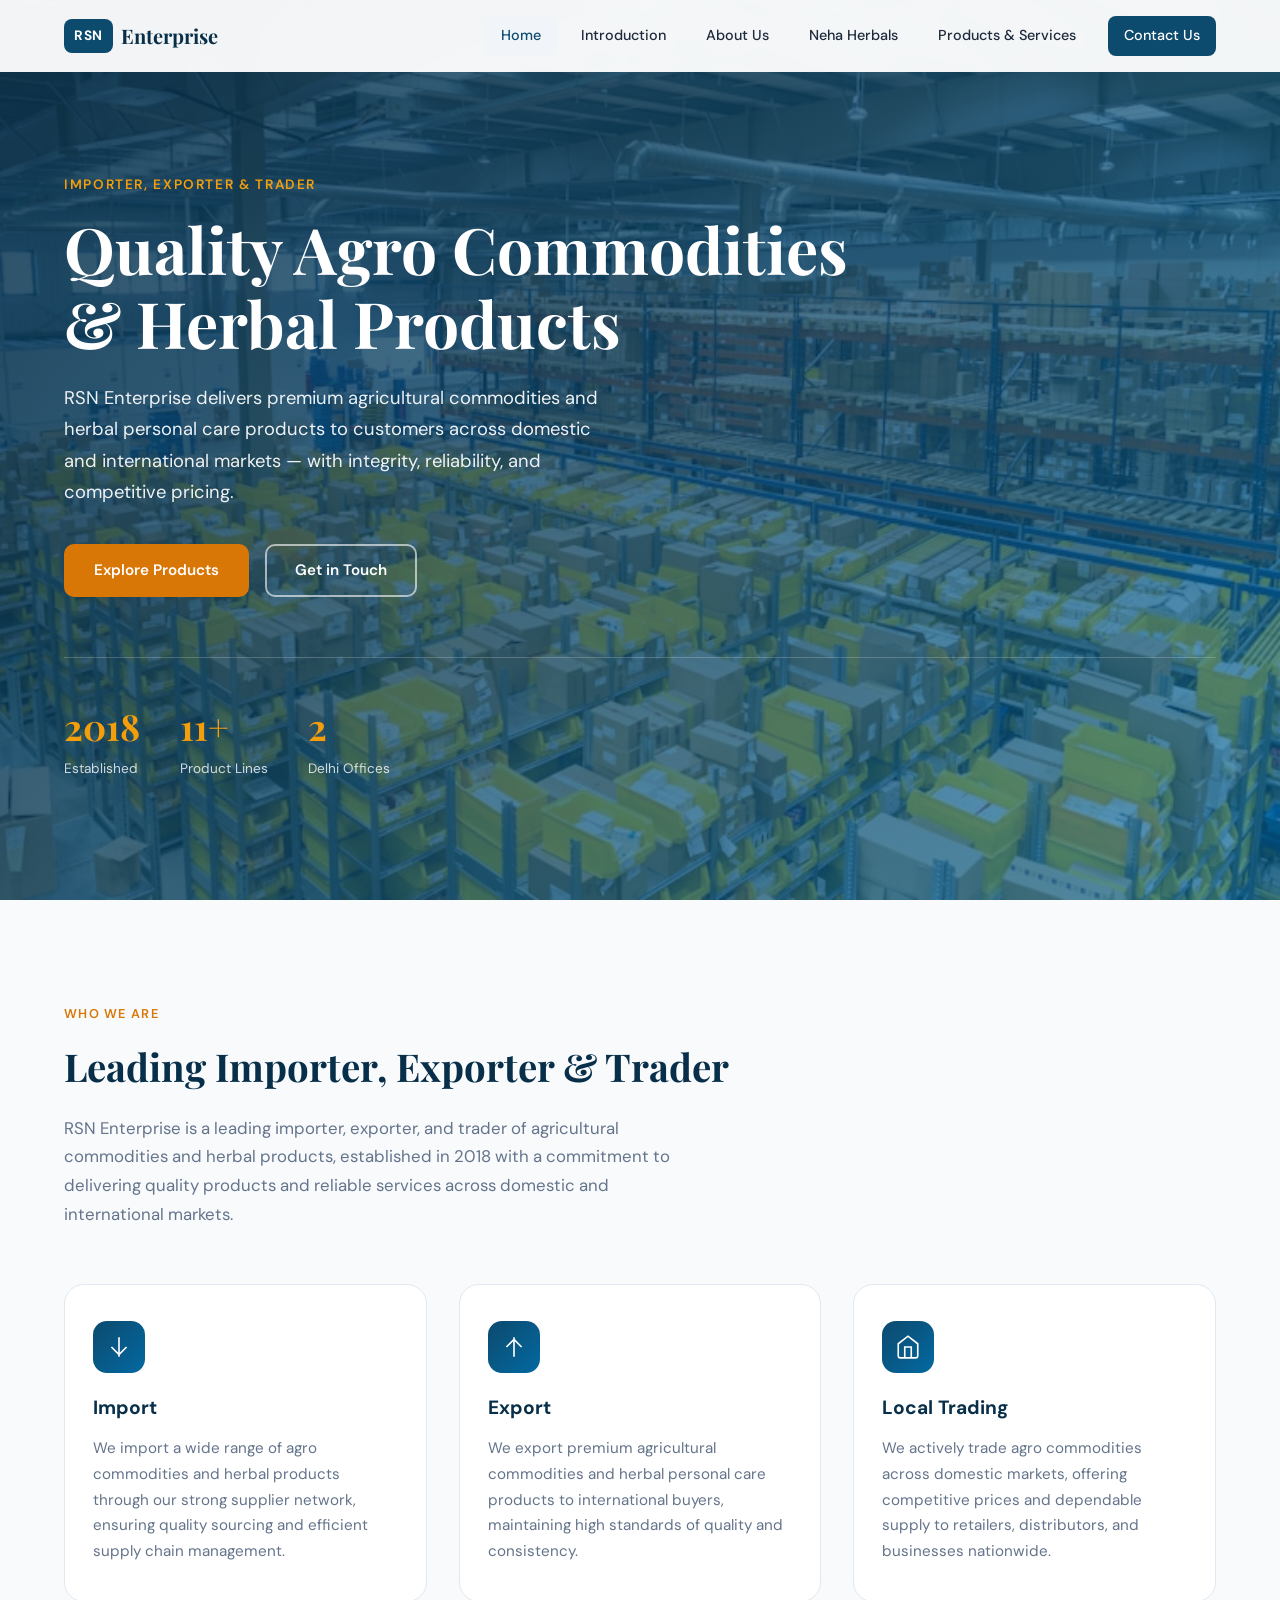
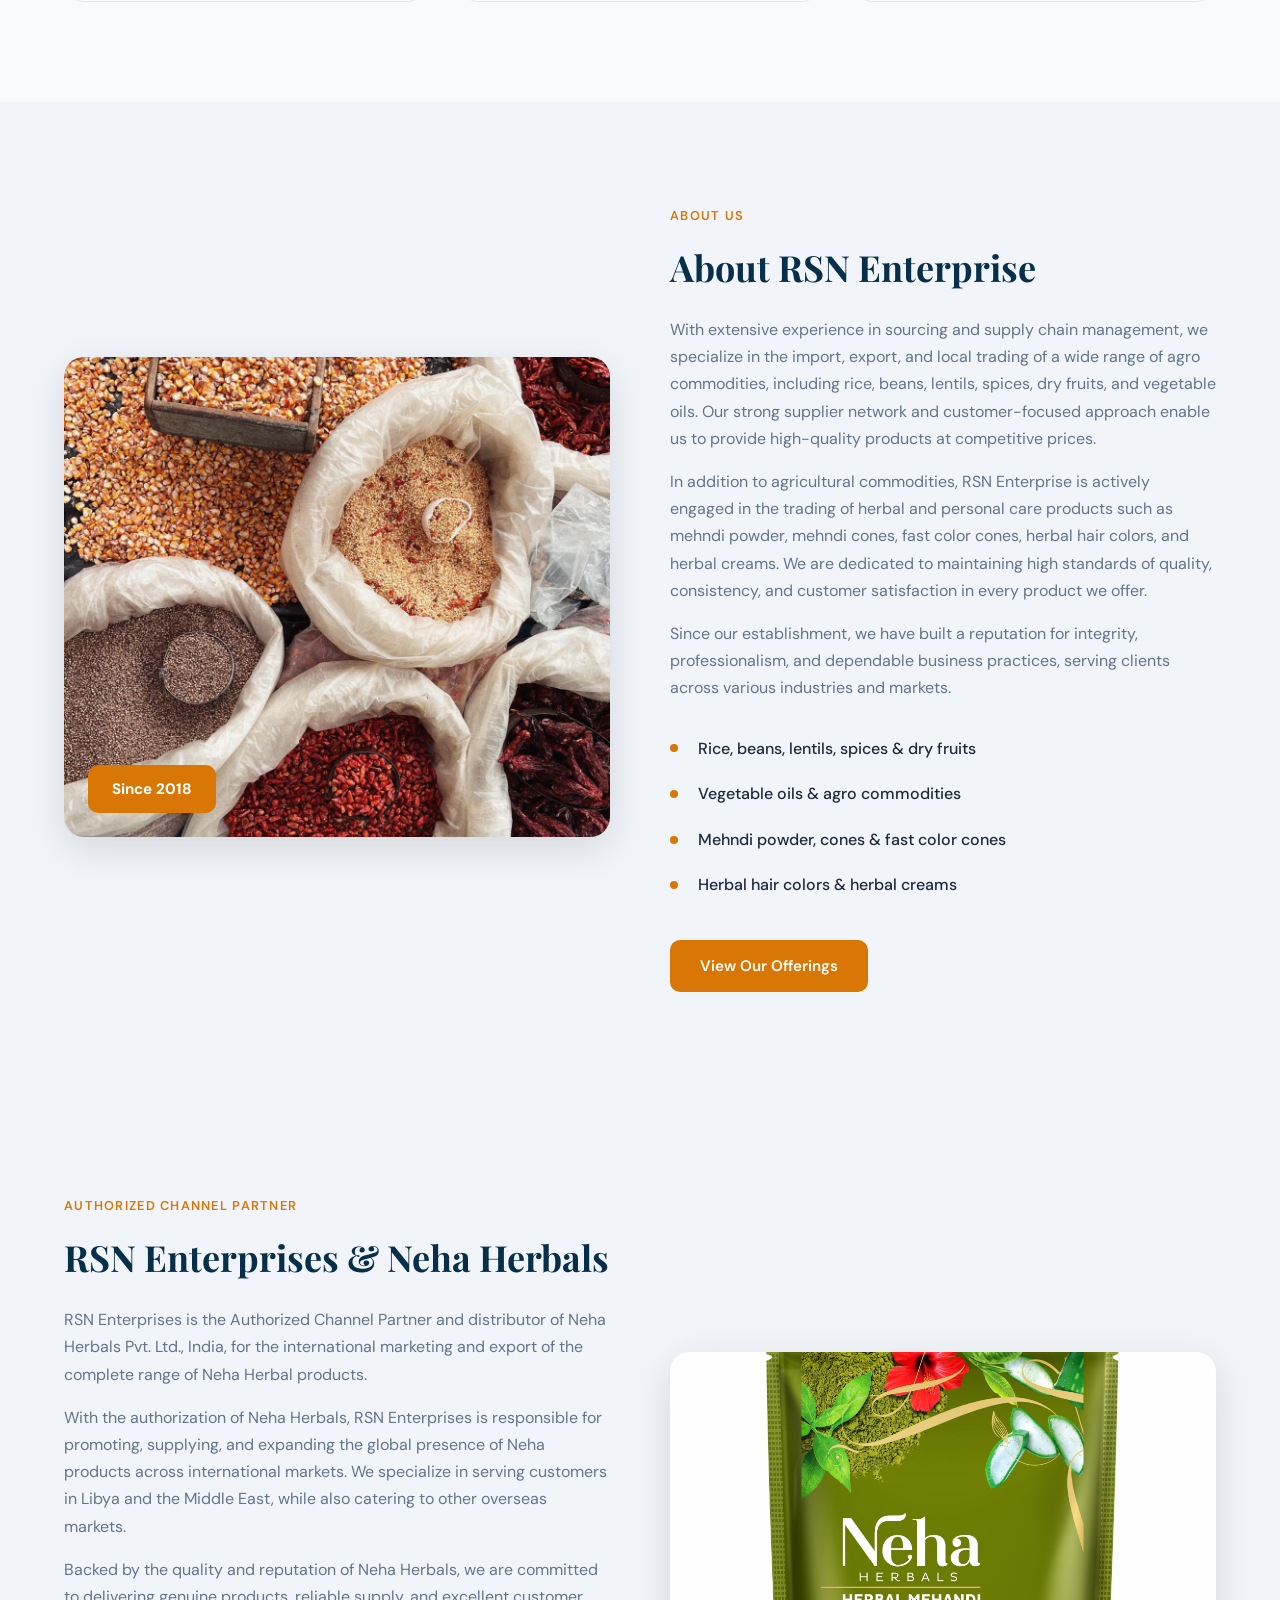
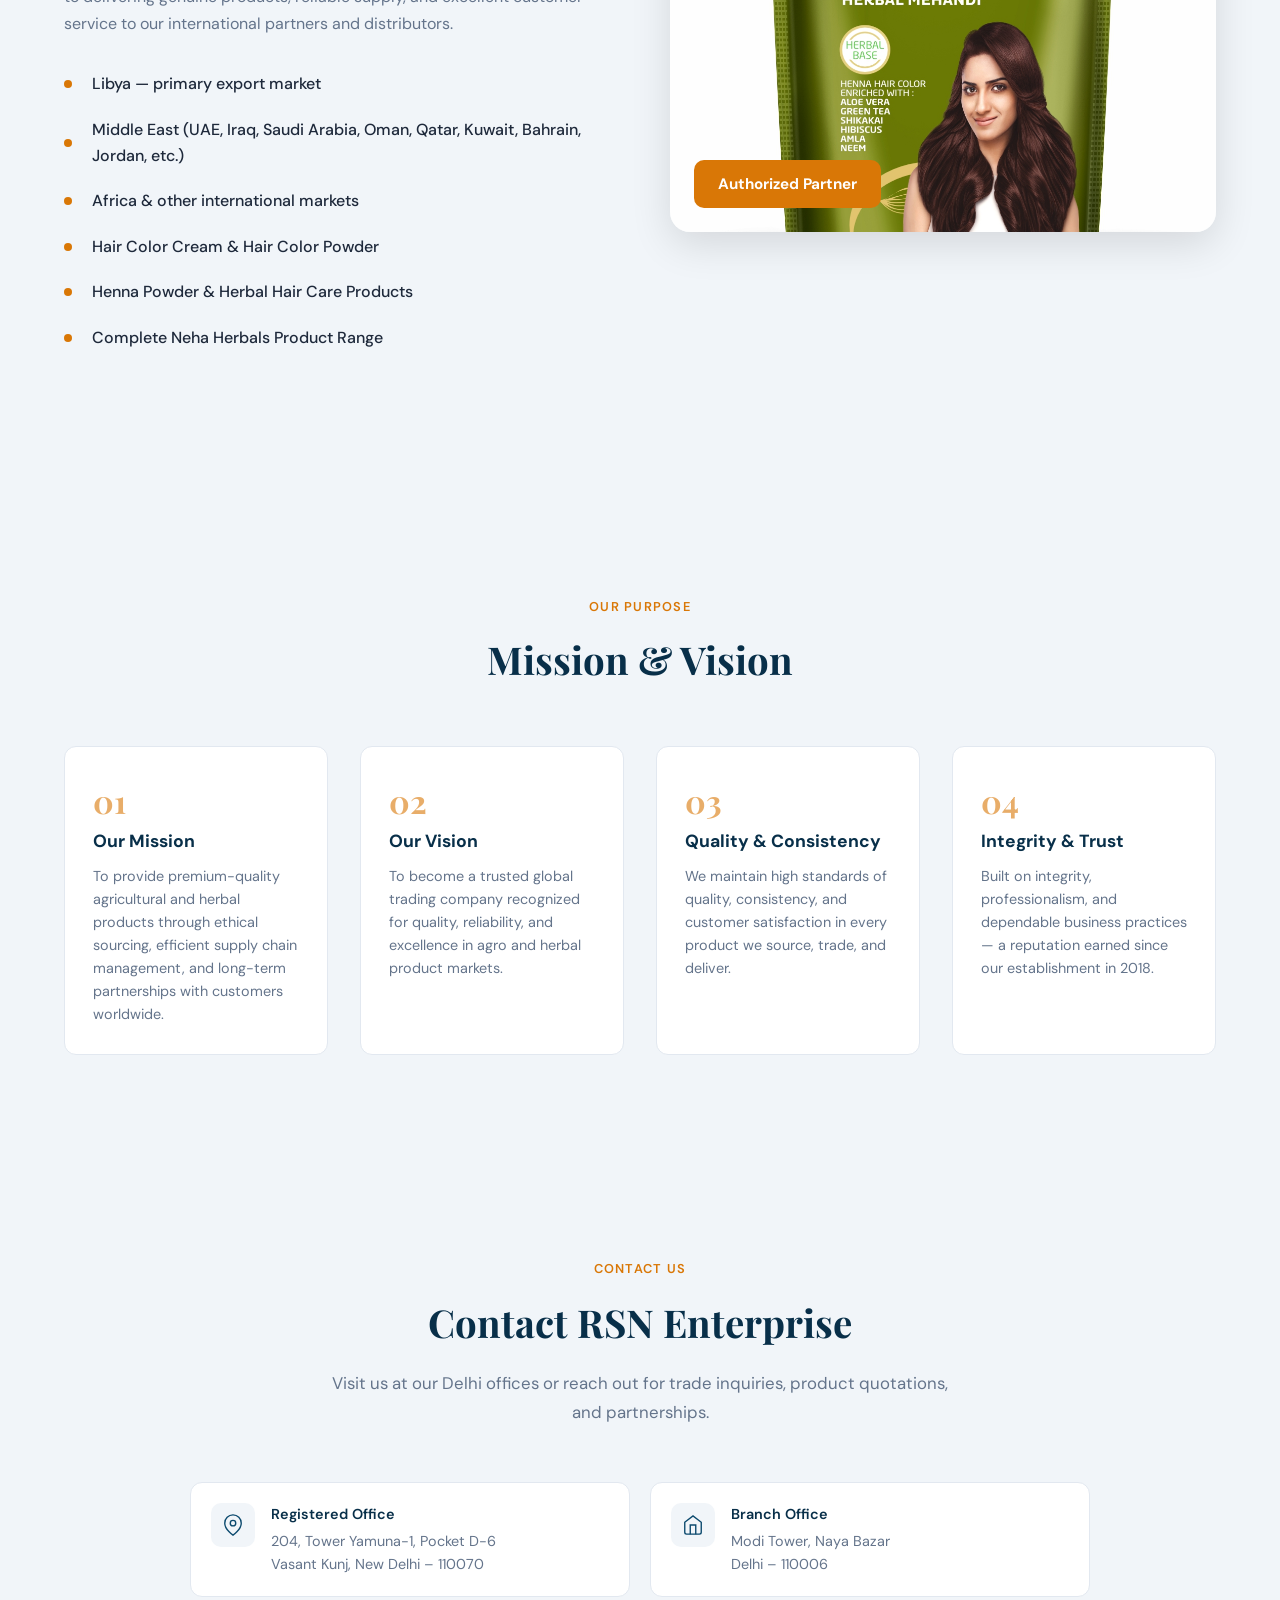
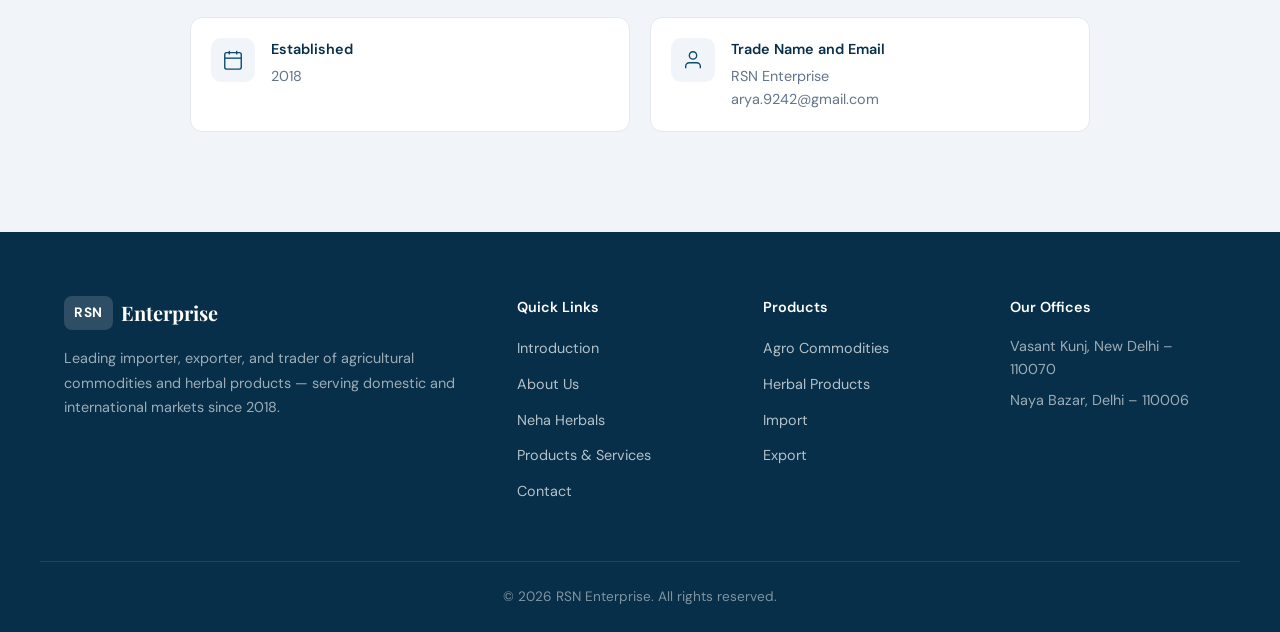
==== commit 4c1064d9: "Adds images" ====
--- a/index.html
+++ b/index.html
@@ -27,6 +27,7 @@
           <li><a href="#home" class="active">Home</a></li>
           <li><a href="#introduction">Introduction</a></li>
           <li><a href="#about">About Us</a></li>
+          <li><a href="#neha-herbals">Neha Herbals</a></li>
           <li><a href="products.html">Products & Services</a></li>
           <li><a href="#contact" class="nav-cta">Contact Us</a></li>
         </ul>
@@ -124,8 +125,35 @@
     </div>
   </section>
 
+<!-- Authorized Channel Partner -->
+<section class="section section-alt" id="neha-herbals">
+  <div class="container about-grid">
+    <div class="about-content">
+      <span class="section-tag">Authorized Channel Partner</span>
+      <h2>RSN Enterprises &amp; Neha Herbals</h2>
+      <p>RSN Enterprises is the Authorized Channel Partner and distributor of Neha Herbals Pvt. Ltd., India, for the international marketing and export of the complete range of Neha Herbal products.</p>
+      <p>With the authorization of Neha Herbals, RSN Enterprises is responsible for promoting, supplying, and expanding the global presence of Neha products across international markets. We specialize in serving customers in Libya and the Middle East, while also catering to other overseas markets.</p>
+      <p>Backed by the quality and reputation of Neha Herbals, we are committed to delivering genuine products, reliable supply, and excellent customer service to our international partners and distributors.</p>
+      <ul class="about-list">
+        <li>Libya — primary export market</li>
+        <li>Middle East (UAE, Iraq, Saudi Arabia, Oman, Qatar, Kuwait, Bahrain, Jordan, etc.)</li>
+        <li>Africa &amp; other international markets</li>
+        <li>Hair Color Cream &amp; Hair Color Powder</li>
+        <li>Henna Powder &amp; Herbal Hair Care Products</li>
+        <li>Complete Neha Herbals Product Range</li>
+      </ul>
+    </div>
+    <div class="about-image">
+      <img src="public/images/Herbal Mehandi/1.jpg" alt="Neha Herbals authorized channel partner" loading="lazy">
+      <div class="about-badge">
+        <span>Authorized Partner</span>
+      </div>
+    </div>
+  </div>
+</section>
+
   <!-- Mission & Vision -->
-  <section class="section" id="why-us">
+  <section class="section section-alt" id="why-us">
     <div class="container">
       <div class="section-header centered">
         <span class="section-tag">Our Purpose</span>
@@ -223,6 +251,7 @@
         <ul>
           <li><a href="#introduction">Introduction</a></li>
           <li><a href="#about">About Us</a></li>
+          <li><a href="#neha-herbals">Neha Herbals</a></li>
           <li><a href="products.html">Products & Services</a></li>
           <li><a href="#contact">Contact</a></li>
         </ul>
@@ -249,4 +278,4 @@
 
   <script src="public/js/main.js"></script>
 </body>
-</html>
+</html>
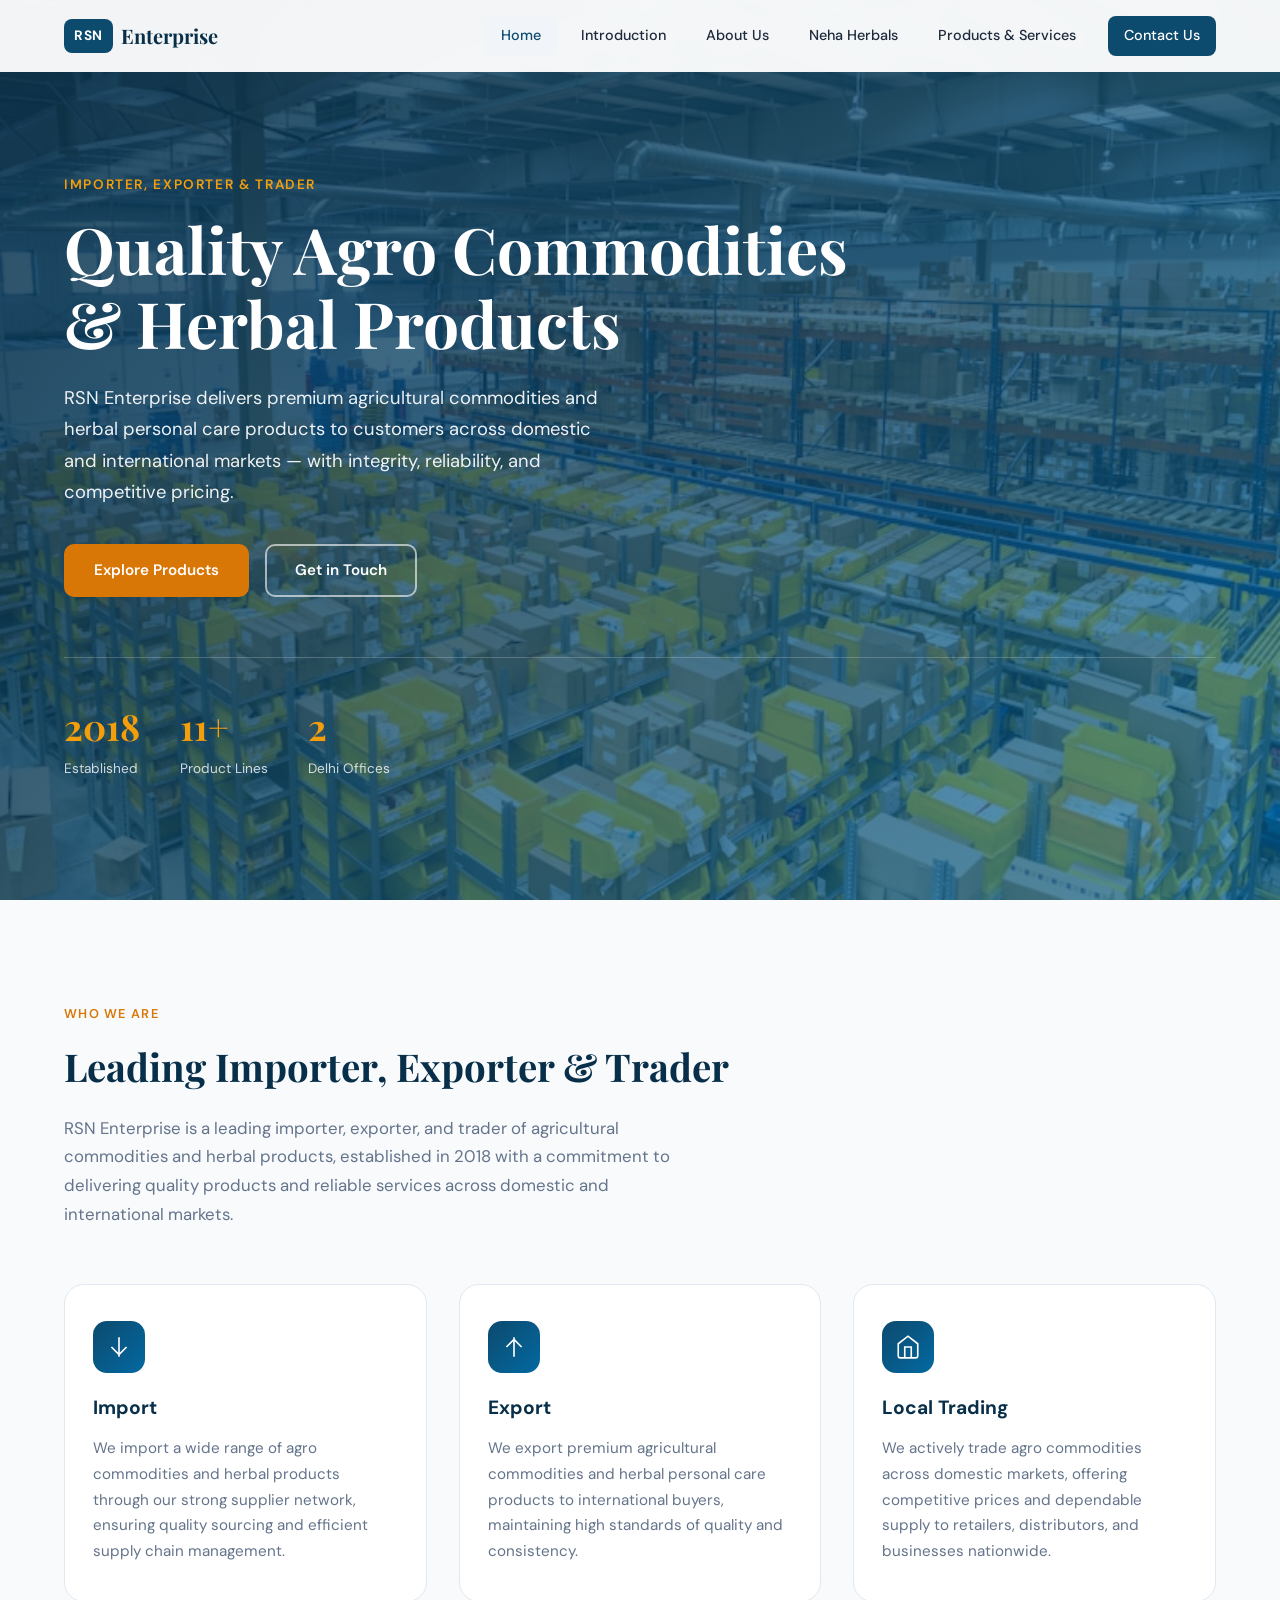
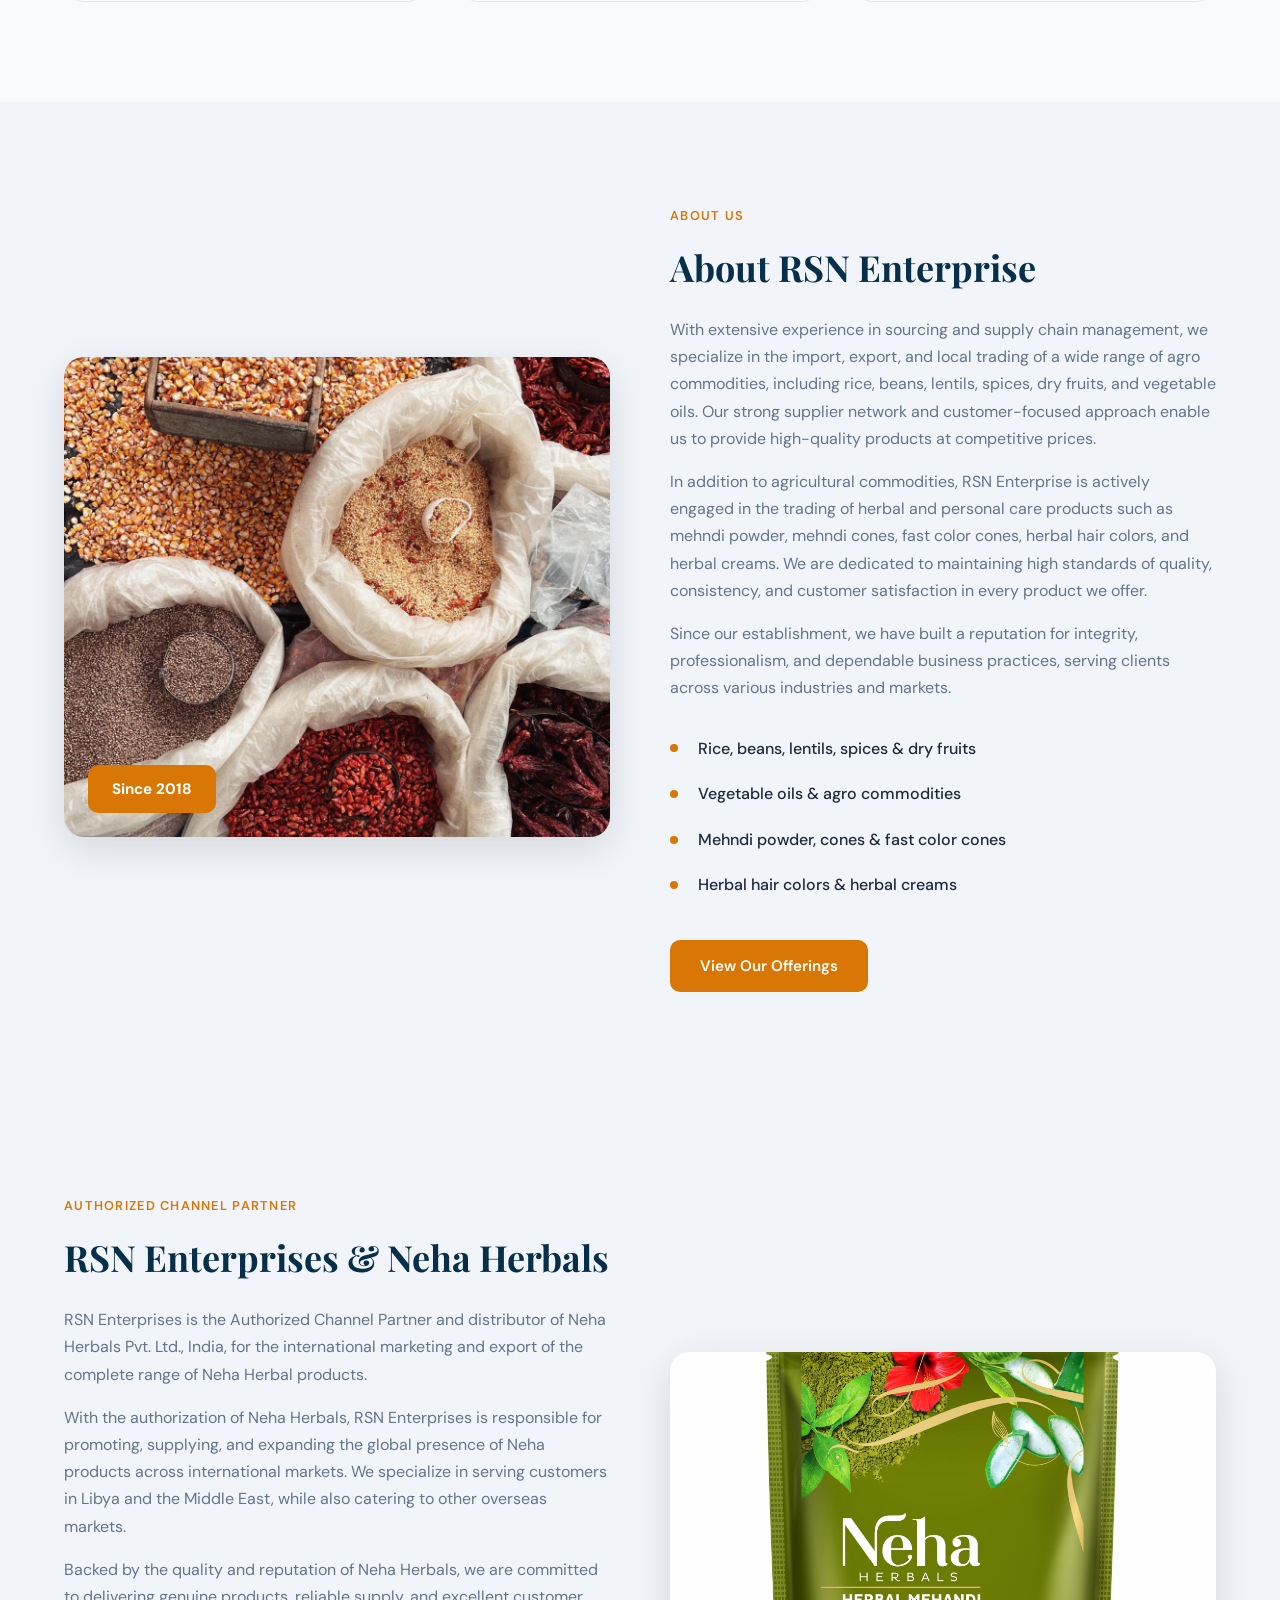
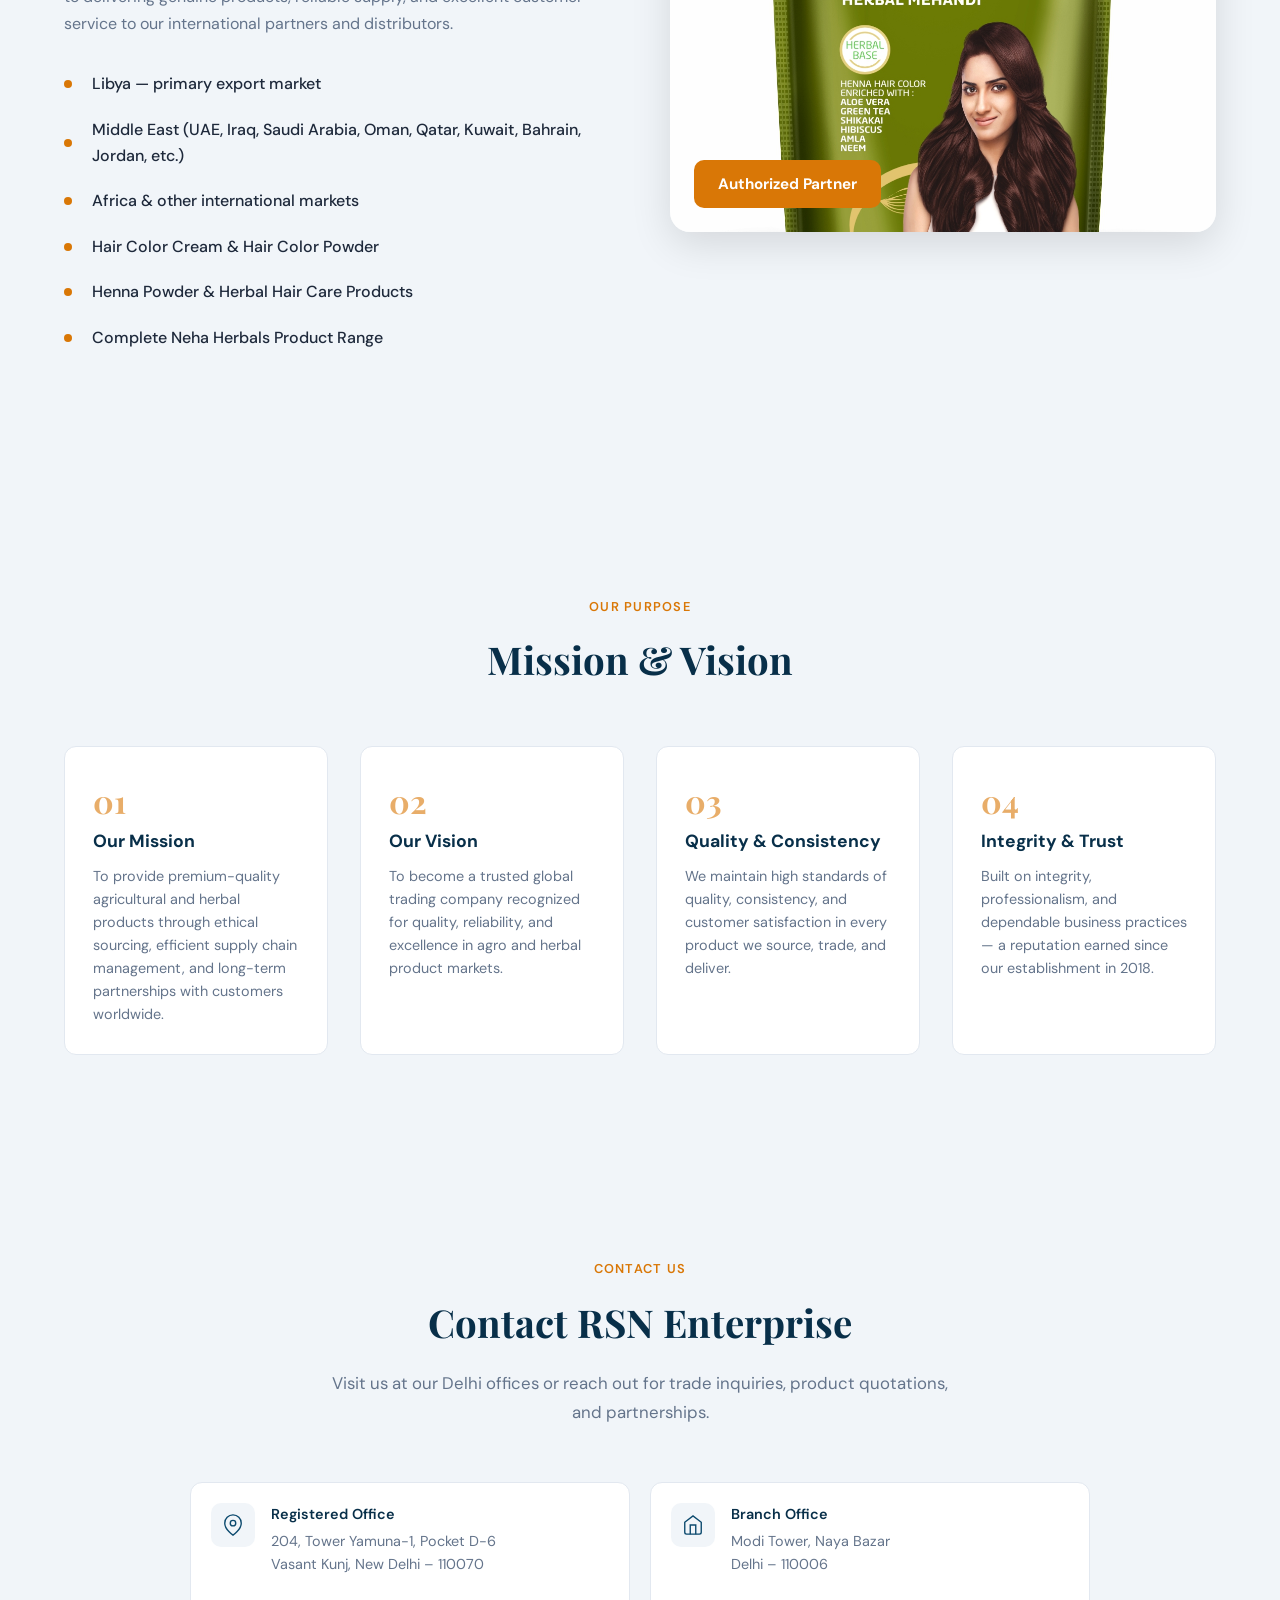
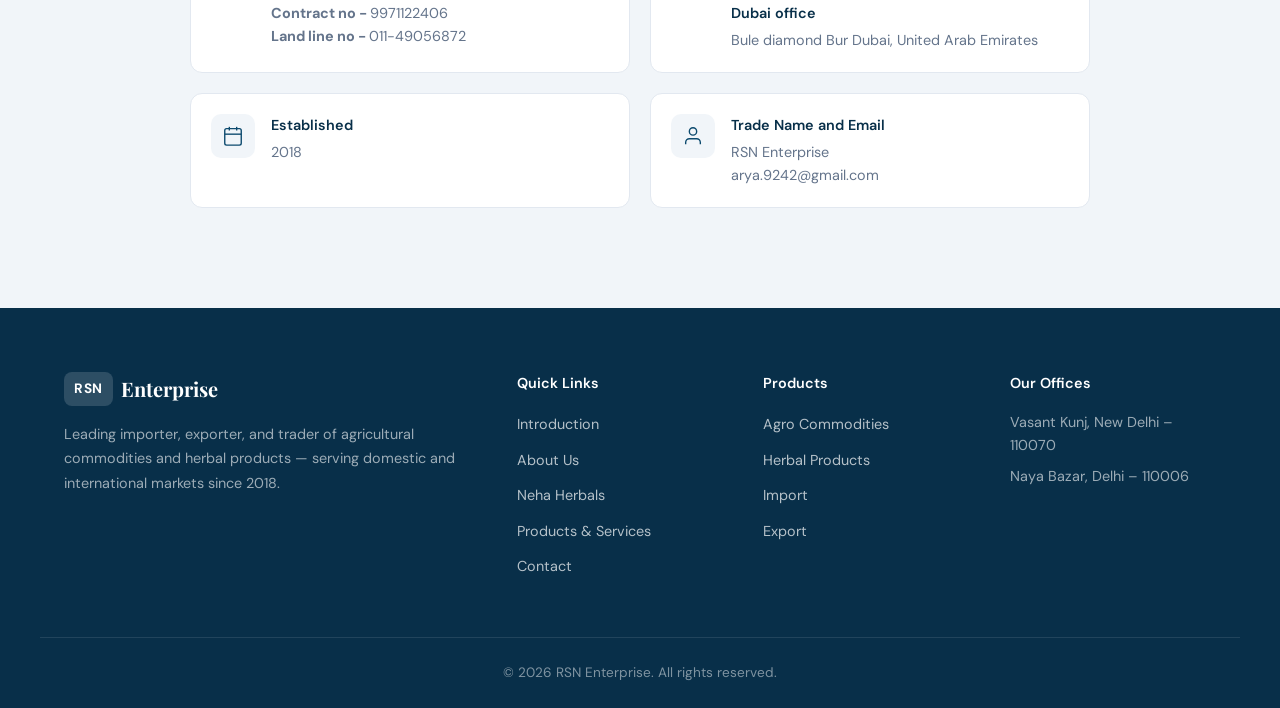
==== commit 615b89e6: "Adds contact information" ====
--- a/index.html
+++ b/index.html
@@ -201,6 +201,10 @@
             <div>
               <h4>Registered Office</h4>
               <p>204, Tower Yamuna-1, Pocket D-6<br>Vasant Kunj, New Delhi – 110070</p>
+              <br>
+              <p><b>Contract no - </b>9971122406
+                <br>
+                <b>Land line no - </b>011-49056872</p>
             </div>
           </div>
           <div class="contact-card">
@@ -210,6 +214,11 @@
             <div>
               <h4>Branch Office</h4>
               <p>Modi Tower, Naya Bazar<br>Delhi – 110006</p>
+              <br>
+              <h4>Dubai office</h4>
+              <p>Bule diamond 
+                Bur Dubai, 
+                United Arab Emirates</p>
             </div>
           </div>
           <div class="contact-card">
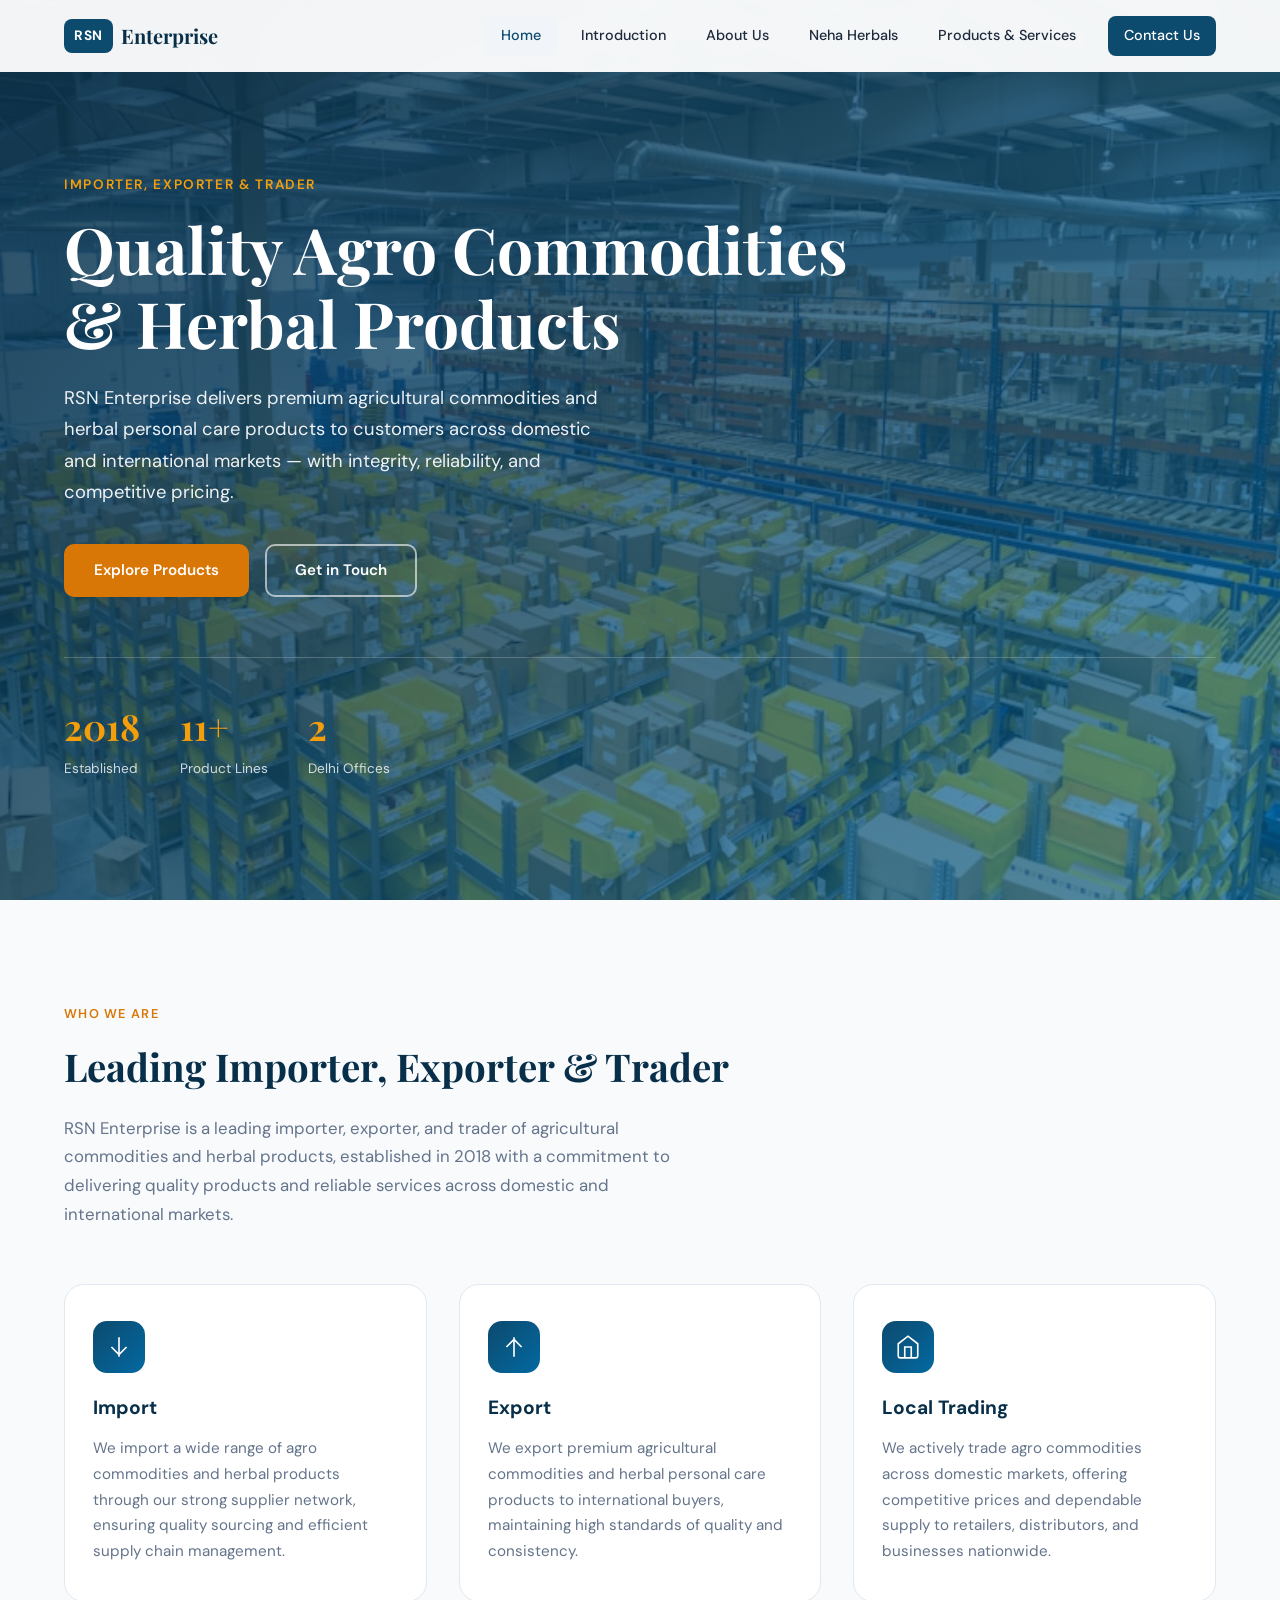
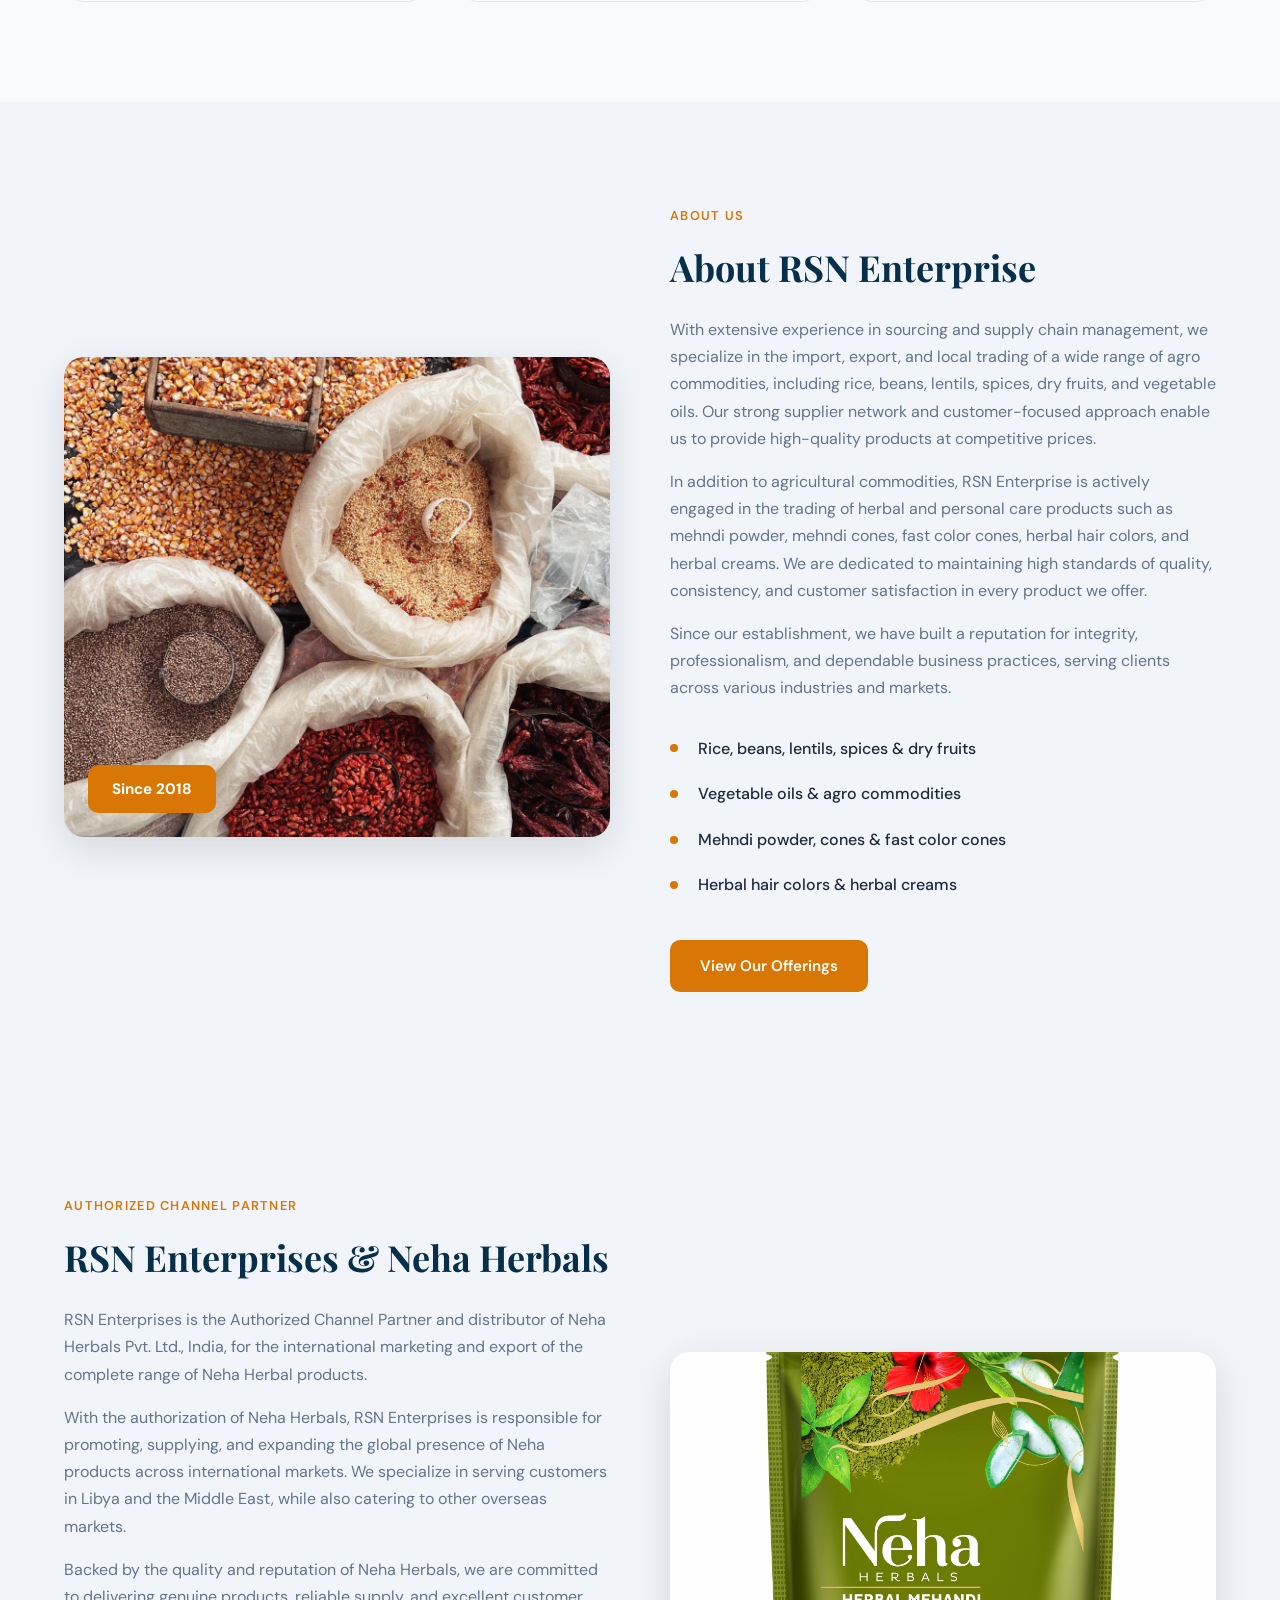
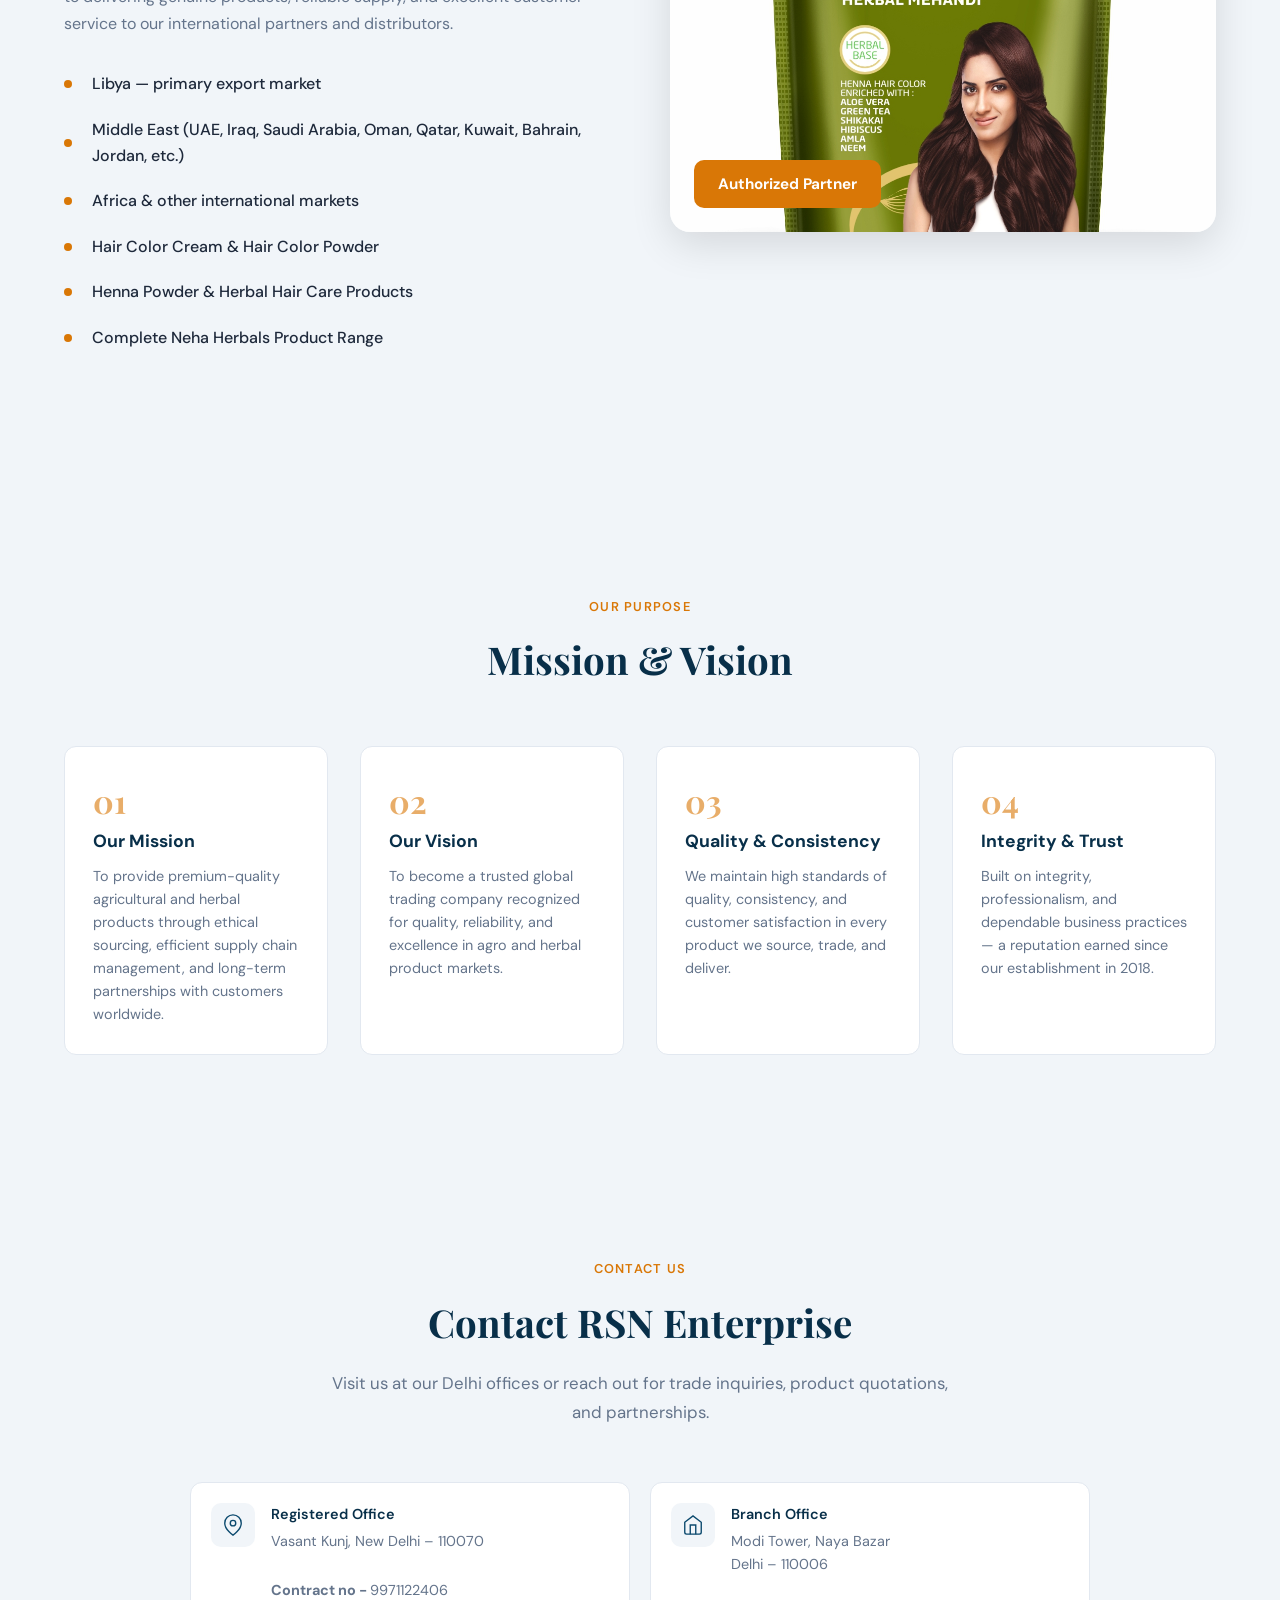
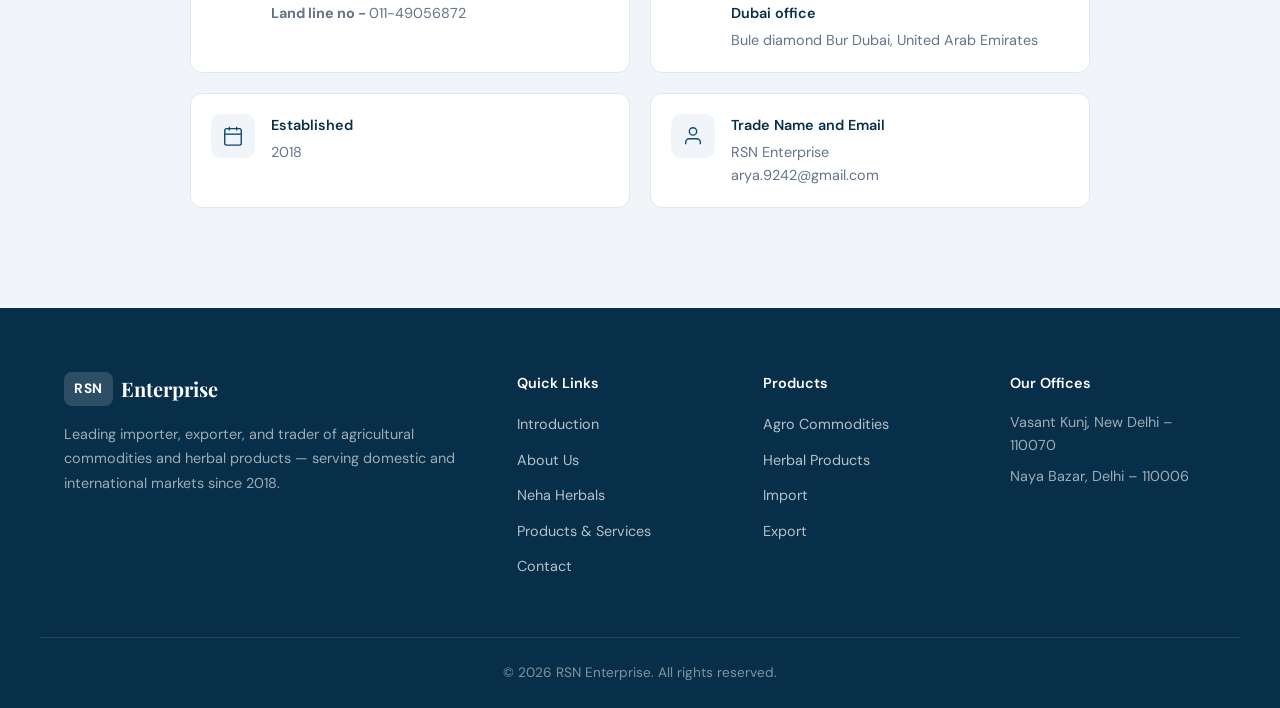
==== commit 27c6642f: "Changes location for registered office" ====
--- a/index.html
+++ b/index.html
@@ -200,7 +200,7 @@
             </div>
             <div>
               <h4>Registered Office</h4>
-              <p>204, Tower Yamuna-1, Pocket D-6<br>Vasant Kunj, New Delhi – 110070</p>
+              <p>Vasant Kunj, New Delhi – 110070</p>
               <br>
               <p><b>Contract no - </b>9971122406
                 <br>
